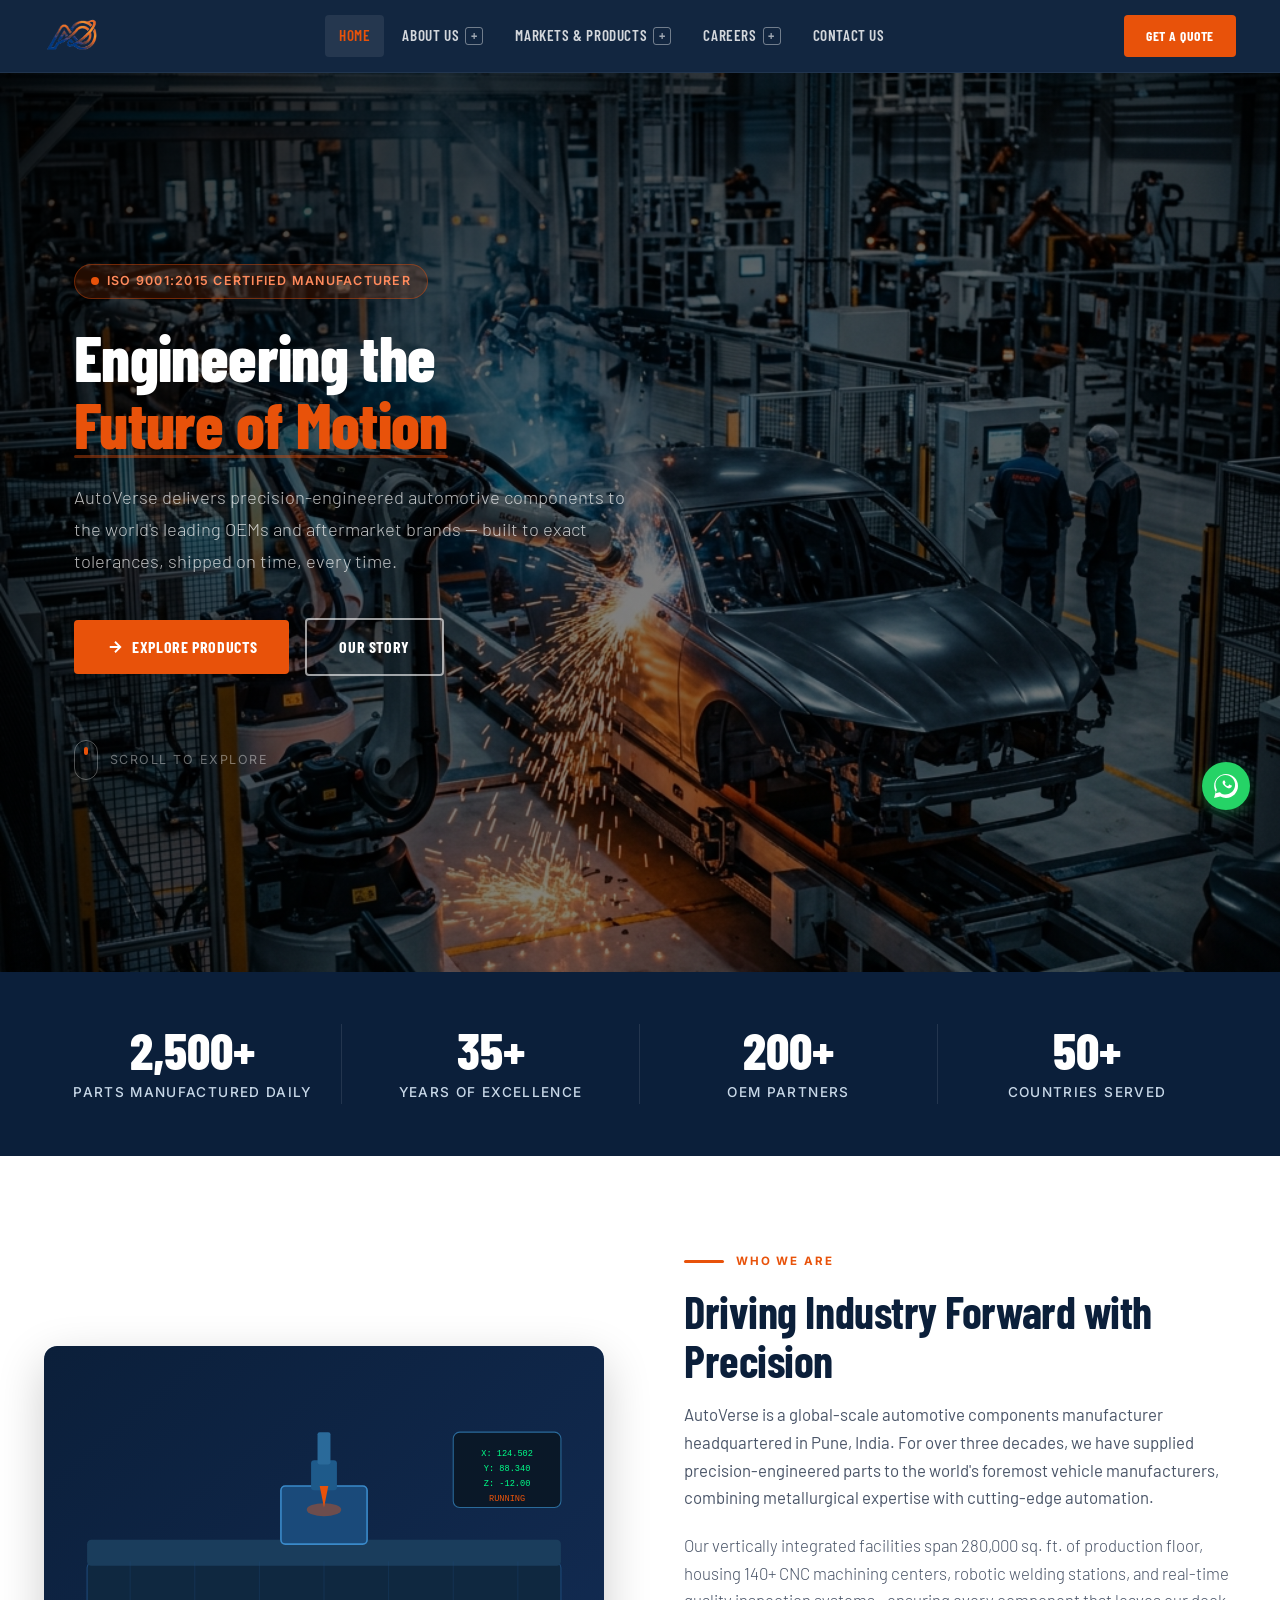
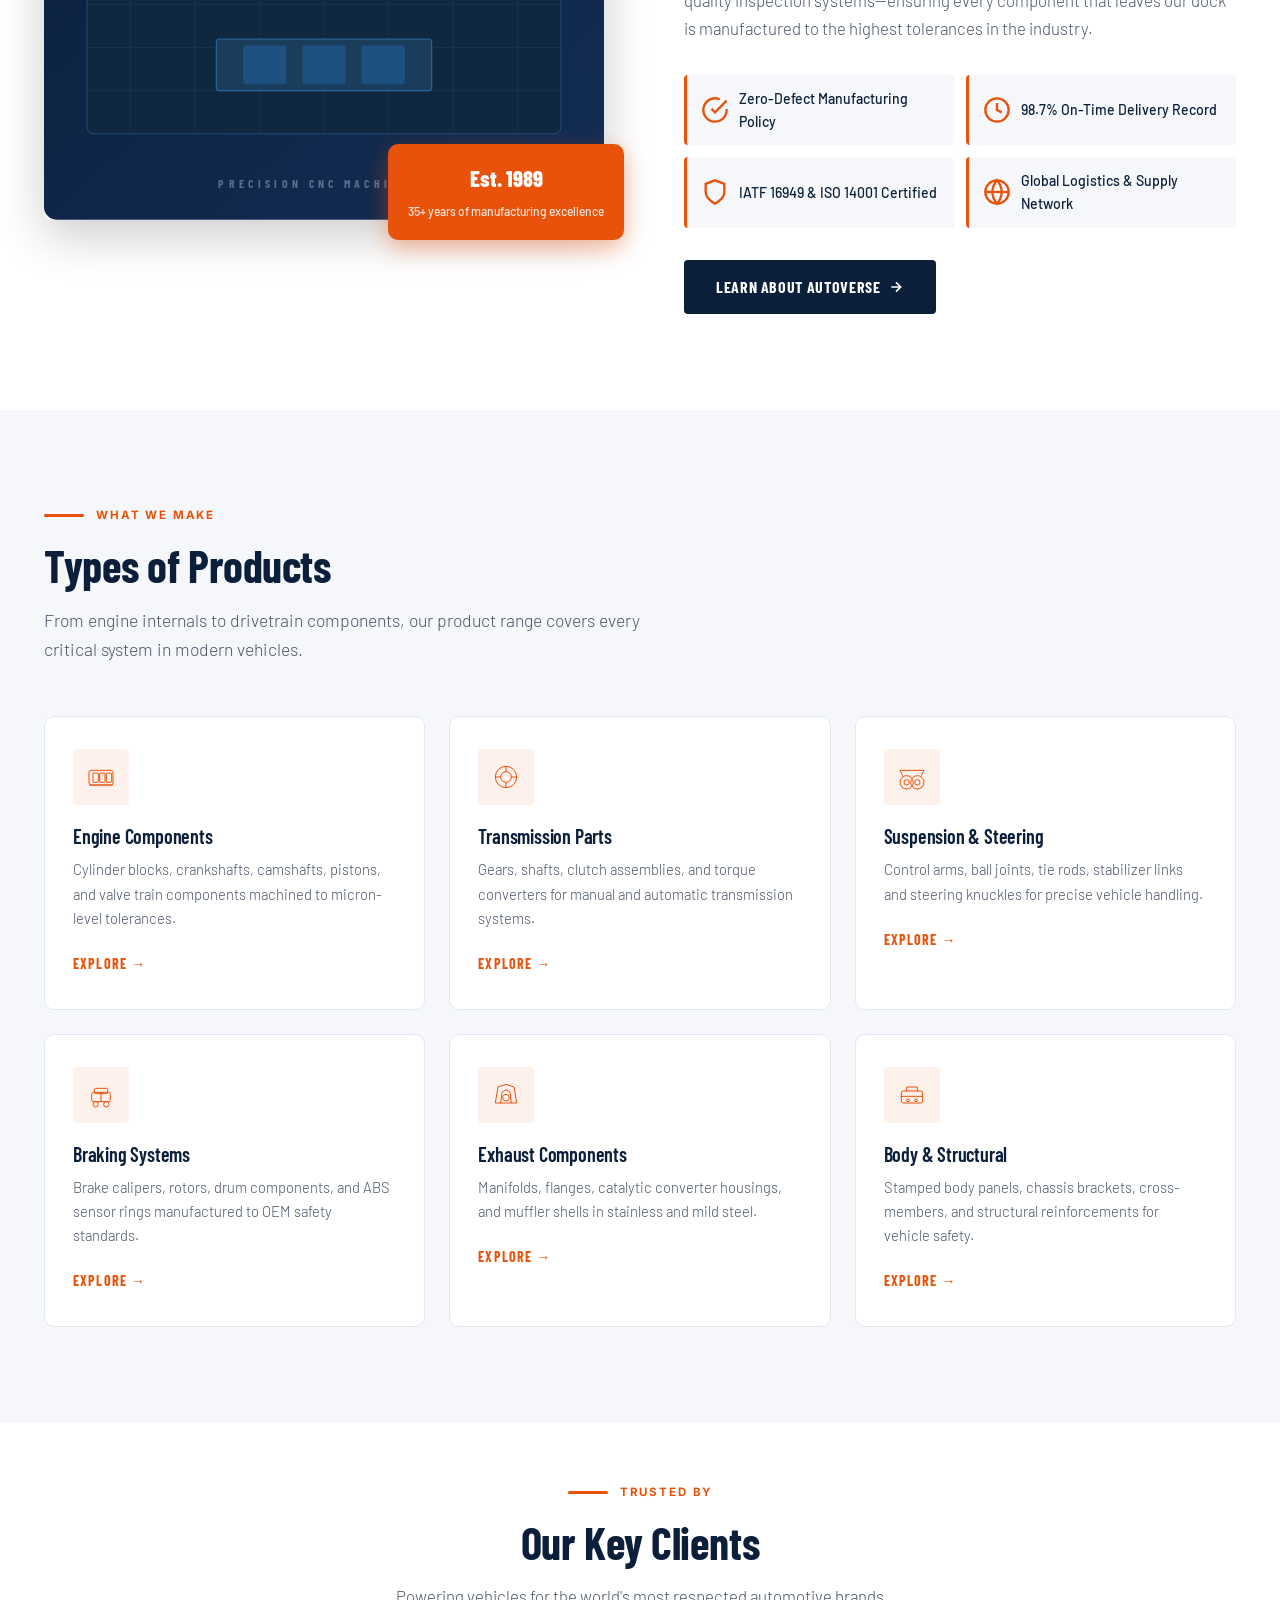
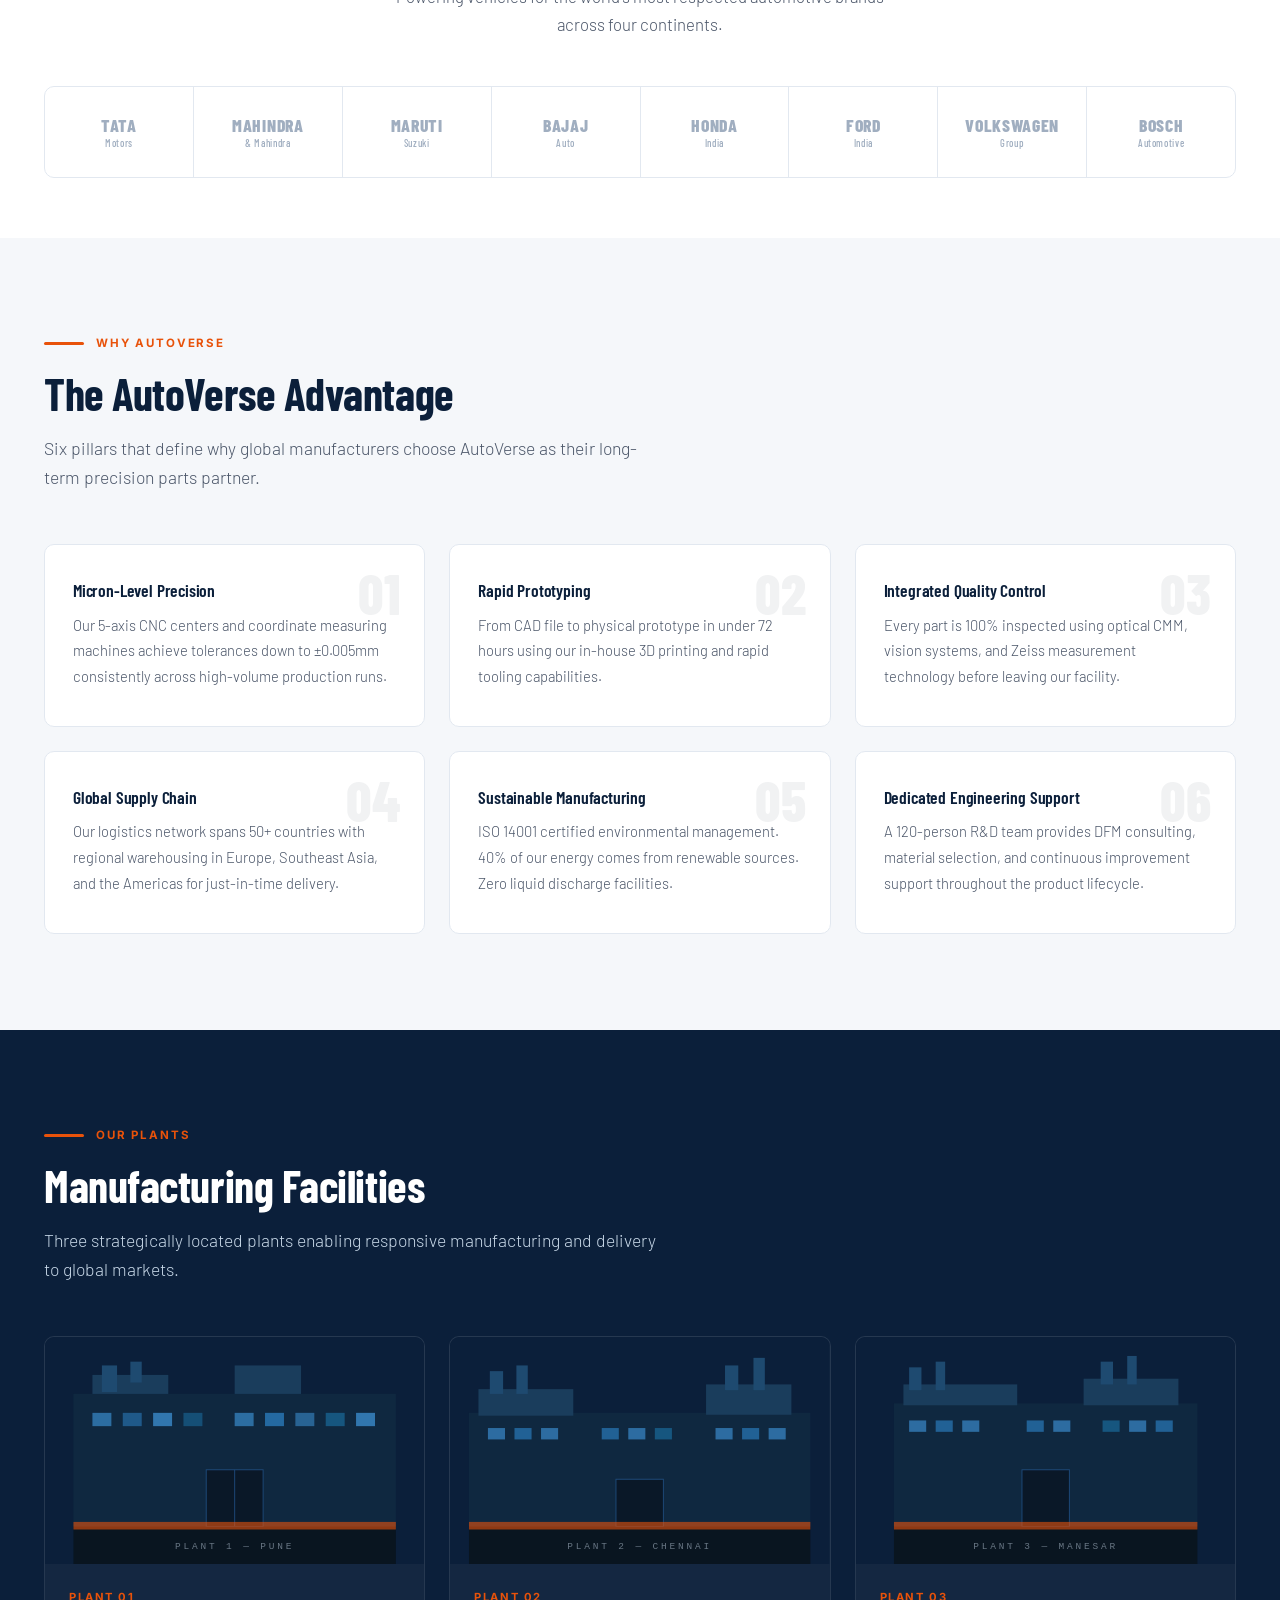
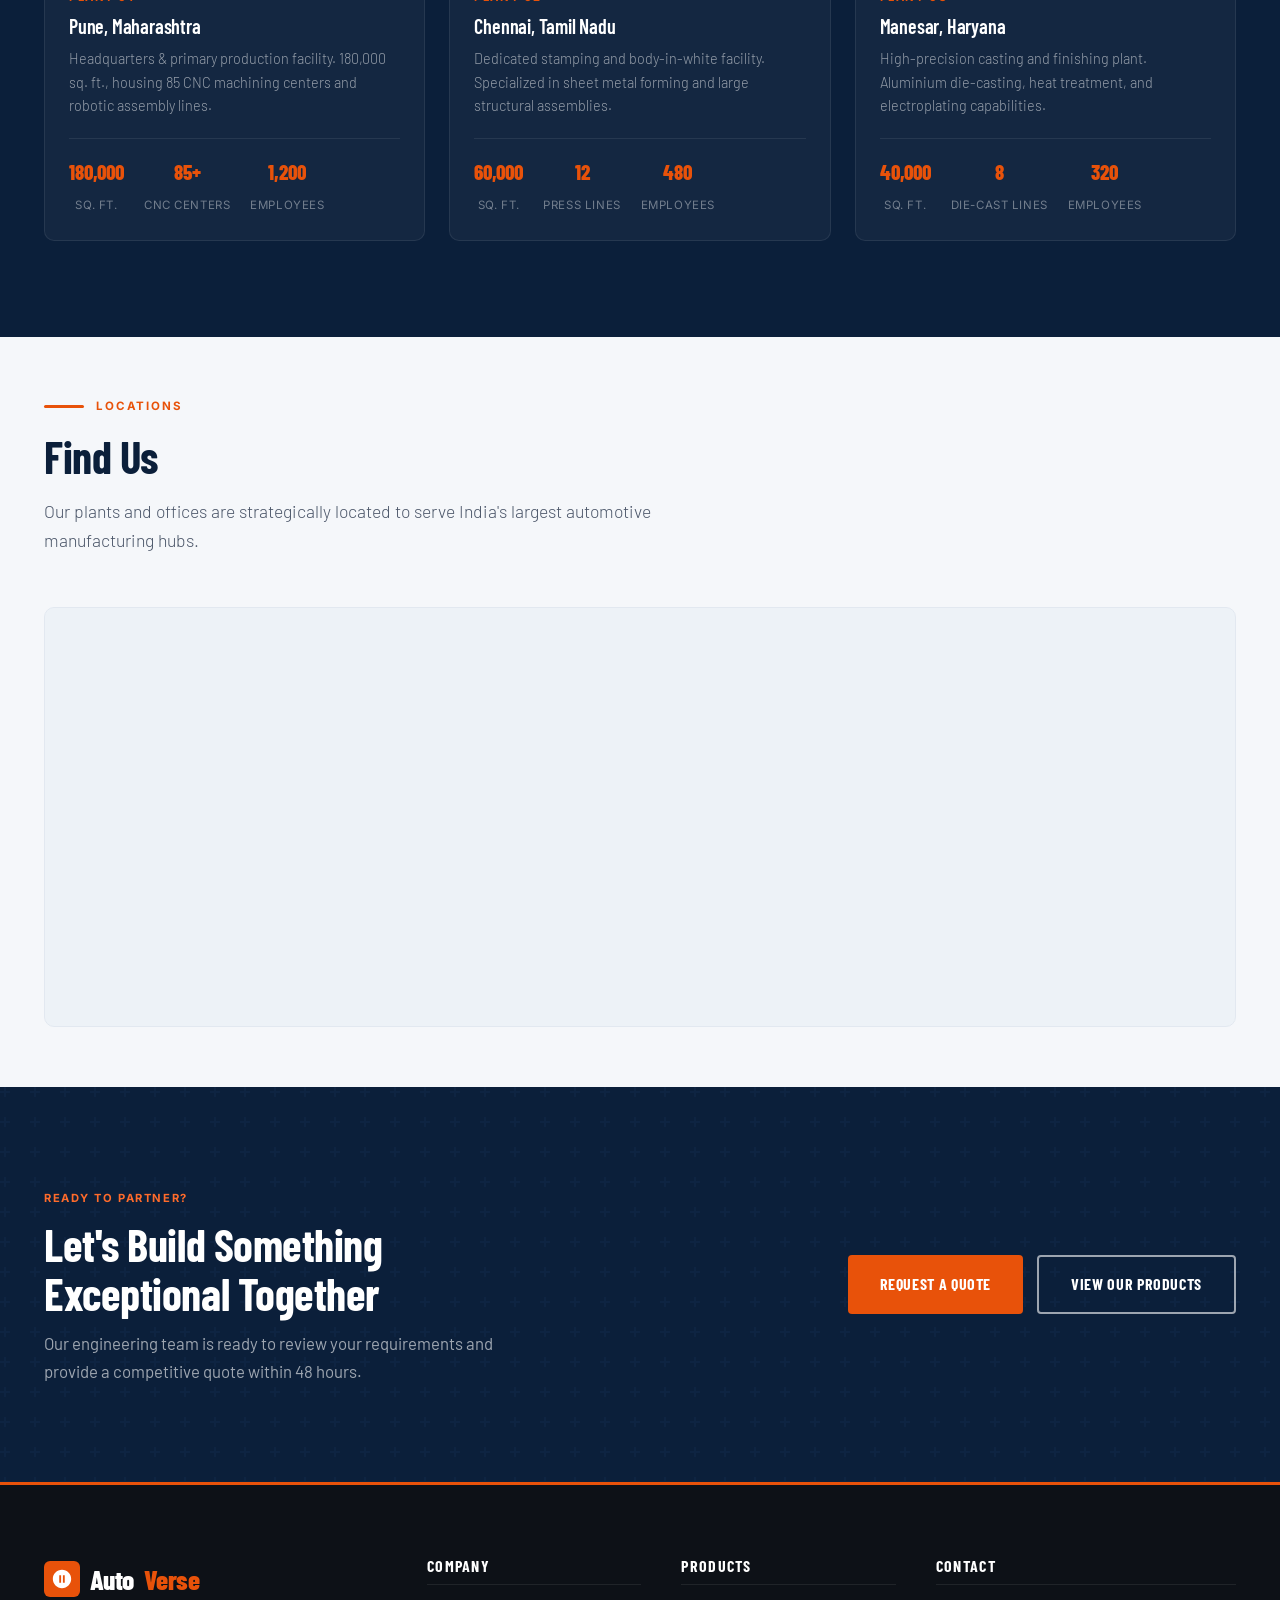
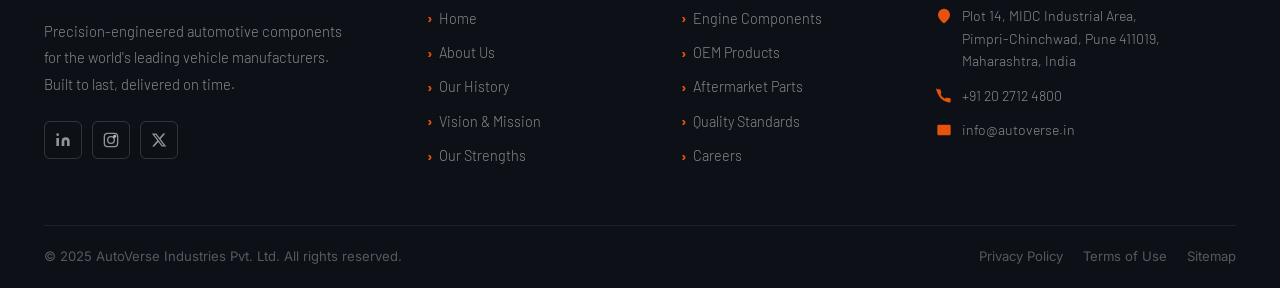
==== index.html @ 6f2ea9f7 "first commit" ====
<!DOCTYPE html>
<html lang="en">

<head>
  <meta charset="UTF-8" />
  <meta name="viewport" content="width=device-width,initial-scale=1" />
  <title>AutoVerse — Precision Engineered Automotive Parts</title>
  <meta name="description"
    content="AutoVerse manufactures world-class automotive components for OEM and aftermarket applications. Quality. Precision. Performance." />
  <link rel="stylesheet" href="assets/css/style.css" />
  <link rel="stylesheet" href="assets/css/home.css" />
</head>

<body>

  <!-- ══ NAVBAR ══════════════════════════════════════════ -->
  <nav class="navbar">
    <div class="container nav-inner">
      <a href="index.html" class="nav-logo">
        <img src="assets/images/logo.png" alt="AutoVerse" class="nav-logo-img" />
      </a>

      <ul class="nav-links">
        <li class="nav-item">
          <a class="nav-link" href="index.html" data-page="index.html">Home</a>
        </li>
        <li class="nav-item">
          <a class="nav-link" href="about.html" data-page="about.html">
            About Us <span class="nav-plus">+</span>
          </a>
          <div class="nav-dropdown">
            <a href="about.html#history">Company History</a>
            <a href="about.html#vision">Our Vision</a>
            <a href="about.html#strengths">Our Strengths</a>
          </div>
        </li>
        <li class="nav-item">
          <a class="nav-link" href="markets.html" data-page="markets.html">
            Markets &amp; Products <span class="nav-plus">+</span>
          </a>
          <div class="nav-dropdown">
            <a href="markets.html#markets">Markets We Serve</a>
            <a href="markets.html#components">Automotive Components</a>
            <a href="markets.html#oem">OEM Products</a>
            <a href="markets.html#aftermarket">Aftermarket Products</a>
            <a href="markets.html#quality">Quality Standards</a>
          </div>
        </li>
        <li class="nav-item">
          <a class="nav-link" href="careers.html" data-page="careers.html">
            Careers <span class="nav-plus">+</span>
          </a>
          <div class="nav-dropdown">
            <a href="careers.html#why">Why Choose Us</a>
            <a href="careers.html#benefits">Employee Benefits</a>
            <a href="careers.html#learning">Learning &amp; Development</a>
            <a href="careers.html#opportunities">Current Opportunities</a>
            <a href="careers.html#culture">Company Culture</a>
          </div>
        </li>
        <li class="nav-item">
          <a class="nav-link" href="contact.html" data-page="contact.html">Contact Us</a>
        </li>
      </ul>

      <div class="nav-cta">
        <a href="contact.html" class="btn btn-primary" style="padding:10px 22px;font-size:.85rem;">Get a Quote</a>
      </div>

      <div class="hamburger" id="hamburger" aria-label="Menu">
        <span></span><span></span><span></span>
      </div>
    </div>
  </nav>

  <!-- Mobile Nav -->
  <div class="nav-mobile" id="navMobile">
    <div class="nav-mobile-item">
      <a class="nav-mobile-link" href="index.html">Home</a>
    </div>
    <div class="nav-mobile-item">
      <div class="nav-mobile-link" data-toggle="about">About Us <span class="nav-mobile-plus">+</span></div>
      <div class="nav-mobile-sub">
        <a href="about.html#history">Company History</a>
        <a href="about.html#vision">Our Vision</a>
        <a href="about.html#strengths">Our Strengths</a>
      </div>
    </div>
    <div class="nav-mobile-item">
      <div class="nav-mobile-link" data-toggle="markets">Markets &amp; Products <span class="nav-mobile-plus">+</span>
      </div>
      <div class="nav-mobile-sub">
        <a href="markets.html#markets">Markets We Serve</a>
        <a href="markets.html#components">Automotive Components</a>
        <a href="markets.html#oem">OEM Products</a>
        <a href="markets.html#aftermarket">Aftermarket Products</a>
      </div>
    </div>
    <div class="nav-mobile-item">
      <div class="nav-mobile-link" data-toggle="careers">Careers <span class="nav-mobile-plus">+</span></div>
      <div class="nav-mobile-sub">
        <a href="careers.html#why">Why Choose Us</a>
        <a href="careers.html#benefits">Benefits</a>
        <a href="careers.html#opportunities">Opportunities</a>
      </div>
    </div>
    <div class="nav-mobile-item">
      <a class="nav-mobile-link" href="contact.html">Contact Us</a>
    </div>
    <a href="contact.html" class="btn btn-primary" style="margin-top:24px;">Get a Quote</a>
  </div>

  <!-- ══ HERO ══════════════════════════════════════════════ -->
  <section class="hero" id="hero">

    <div class="hero-overlay"></div>

    <div class="container hero-content">
      <div class="hero-badge anim-fade">
        <span class="dot"></span> ISO 9001:2015 Certified Manufacturer
      </div>
      <h1 class="hero-title anim-up delay-1">
        Engineering the<br>
        <em>Future of Motion</em>
      </h1>
      <p class="hero-sub anim-up delay-2">
        AutoVerse delivers precision-engineered automotive components to the world's leading OEMs and aftermarket brands
        — built to exact tolerances, shipped on time, every time.
      </p>
      <div class="hero-actions anim-up delay-3">
        <a href="markets.html" class="btn btn-primary">
          <svg width="18" height="18" viewBox="0 0 24 24" fill="none" stroke="currentColor" stroke-width="2.5">
            <path d="M5 12h14M12 5l7 7-7 7" />
          </svg>
          Explore Products
        </a>
        <a href="about.html" class="btn btn-outline">Our Story</a>
      </div>
      <div class="hero-scroll anim-fade delay-5">
        <div class="scroll-indicator">
          <div class="scroll-dot"></div>
        </div>
        <span>Scroll to explore</span>
      </div>
    </div>

    <!-- Factory Image Showcase -->
    <div class="hero-showcase">
      <div class="showcase-slide" style="background-image: url('assets/images/factory_assembly.png');"></div>
      <div class="showcase-slide" style="background-image: url('assets/images/cnc_machining.png');"></div>
      <div class="showcase-slide" style="background-image: url('assets/images/quality_control.png');"></div>
      <div class="showcase-overlay"></div>
    </div>
  </section>

  <!-- ══ STATS ══════════════════════════════════════════════ -->
  <div class="stats-strip">
    <div class="container">
      <div class="stats-grid">
        <div class="stat-cell anim-fade delay-1">
          <div class="stat-num"><span data-count="2500" data-suffix="+">0</span></div>
          <div class="stat-label">Parts Manufactured Daily</div>
        </div>
        <div class="stat-cell anim-fade delay-2">
          <div class="stat-num"><span data-count="35" data-suffix="+">0</span></div>
          <div class="stat-label">Years of Excellence</div>
        </div>
        <div class="stat-cell anim-fade delay-3">
          <div class="stat-num"><span data-count="200" data-suffix="+">0</span></div>
          <div class="stat-label">OEM Partners</div>
        </div>
        <div class="stat-cell anim-fade delay-4">
          <div class="stat-num"><span data-count="50" data-suffix="+">0</span></div>
          <div class="stat-label">Countries Served</div>
        </div>
      </div>
    </div>
  </div>

  <!-- ══ INTRO ══════════════════════════════════════════════ -->
  <section class="section intro-section">
    <div class="container intro-grid">
      <div class="intro-visual anim-left">
        <div class="intro-img-main">
          <svg viewBox="0 0 520 440" xmlns="http://www.w3.org/2000/svg">
            <defs>
              <linearGradient id="introbg" x1="0%" y1="0%" x2="100%" y2="100%">
                <stop offset="0%" stop-color="#0B1F3A" />
                <stop offset="100%" stop-color="#132d56" />
              </linearGradient>
            </defs>
            <rect width="520" height="440" fill="url(#introbg)" rx="12" />
            <!-- CNC machine illustration -->
            <rect x="40" y="200" width="440" height="160" rx="6" fill="#0F2840" stroke="#1E4A7A" stroke-width="1" />
            <rect x="40" y="180" width="440" height="24" rx="4" fill="#1A3D5C" />
            <!-- Tool path grid -->
            <g stroke="#1E4A7A" stroke-width="0.6" opacity="0.5">
              <line x1="80" y1="200" x2="80" y2="360" />
              <line x1="140" y1="200" x2="140" y2="360" />
              <line x1="200" y1="200" x2="200" y2="360" />
              <line x1="260" y1="200" x2="260" y2="360" />
              <line x1="320" y1="200" x2="320" y2="360" />
              <line x1="380" y1="200" x2="380" y2="360" />
              <line x1="440" y1="200" x2="440" y2="360" />
              <line x1="40" y1="240" x2="480" y2="240" />
              <line x1="40" y1="280" x2="480" y2="280" />
              <line x1="40" y1="320" x2="480" y2="320" />
            </g>
            <!-- Spindle/tool head -->
            <rect x="220" y="130" width="80" height="54" rx="4" fill="#1A4A7A" stroke="#3A8ACA" stroke-width="1.5" />
            <rect x="248" y="106" width="24" height="28" rx="3" fill="#1E5A8A" />
            <rect x="254" y="80" width="12" height="30" rx="2" fill="#2A6A9A" />
            <!-- Cutting tool tip -->
            <polygon points="256,130 264,130 260,150" fill="#E8520A" />
            <!-- Orange glow under tool -->
            <ellipse cx="260" cy="152" rx="16" ry="6" fill="#E8520A" opacity="0.4" />
            <!-- Part being machined -->
            <rect x="160" y="272" width="200" height="48" rx="3" fill="#1A3D5C" stroke="#2A6A9A" stroke-width="1" />
            <rect x="185" y="278" width="40" height="36" rx="2" fill="#1E5080" />
            <rect x="240" y="278" width="40" height="36" rx="2" fill="#1E5080" />
            <rect x="295" y="278" width="40" height="36" rx="2" fill="#1E5080" />
            <!-- Screen display -->
            <rect x="380" y="80" width="100" height="70" rx="6" fill="#0A1828" stroke="#2A6A9A" stroke-width="1" />
            <text x="430" y="102" text-anchor="middle" fill="#00FF88" font-family="monospace" font-size="8">X:
              124.502</text>
            <text x="430" y="116" text-anchor="middle" fill="#00FF88" font-family="monospace" font-size="8">Y:
              88.340</text>
            <text x="430" y="130" text-anchor="middle" fill="#00FF88" font-family="monospace" font-size="8">Z:
              -12.00</text>
            <text x="430" y="144" text-anchor="middle" fill="#E8520A" font-family="monospace"
              font-size="8">RUNNING</text>
            <!-- Title overlay -->
            <text x="260" y="410" text-anchor="middle" fill="rgba(200,216,232,0.4)"
              font-family="Barlow Condensed,sans-serif" font-size="11" letter-spacing="4" font-weight="700">PRECISION
              CNC MACHINING</text>
          </svg>
        </div>
        <div class="intro-badge">
          <strong>Est. 1989</strong>
          <span>35+ years of manufacturing excellence</span>
        </div>
      </div>

      <div class="intro-text">
        <div class="section-line"><span>Who We Are</span></div>
        <h2 class="section-title anim-up">Driving Industry Forward with Precision</h2>
        <p class="anim-up delay-1" style="color:var(--slate);margin-bottom:20px;">
          AutoVerse is a global-scale automotive components manufacturer headquartered in Pune, India. For over three
          decades, we have supplied precision-engineered parts to the world's foremost vehicle manufacturers, combining
          metallurgical expertise with cutting-edge automation.
        </p>
        <p class="anim-up delay-2" style="color:var(--slate);margin-bottom:32px;font-weight:300;">
          Our vertically integrated facilities span 280,000 sq. ft. of production floor, housing 140+ CNC machining
          centers, robotic welding stations, and real-time quality inspection systems—ensuring every component that
          leaves our dock is manufactured to the highest tolerances in the industry.
        </p>
        <div class="intro-bullets anim-up delay-3">
          <div class="intro-bullet">
            <div class="bullet-icon">
              <svg viewBox="0 0 24 24" fill="none" stroke="currentColor" stroke-width="2">
                <path d="M22 11.08V12a10 10 0 11-5.93-9.14" />
                <polyline points="22 4 12 14.01 9 11.01" />
              </svg>
            </div>
            <span>Zero-Defect Manufacturing Policy</span>
          </div>
          <div class="intro-bullet">
            <div class="bullet-icon">
              <svg viewBox="0 0 24 24" fill="none" stroke="currentColor" stroke-width="2">
                <circle cx="12" cy="12" r="10" />
                <polyline points="12 6 12 12 16 14" />
              </svg>
            </div>
            <span>98.7% On-Time Delivery Record</span>
          </div>
          <div class="intro-bullet">
            <div class="bullet-icon">
              <svg viewBox="0 0 24 24" fill="none" stroke="currentColor" stroke-width="2">
                <path d="M12 22s8-4 8-10V5l-8-3-8 3v7c0 6 8 10 8 10z" />
              </svg>
            </div>
            <span>IATF 16949 &amp; ISO 14001 Certified</span>
          </div>
          <div class="intro-bullet">
            <div class="bullet-icon">
              <svg viewBox="0 0 24 24" fill="none" stroke="currentColor" stroke-width="2">
                <circle cx="12" cy="12" r="10" />
                <line x1="2" y1="12" x2="22" y2="12" />
                <path d="M12 2a15.3 15.3 0 014 10 15.3 15.3 0 01-4 10 15.3 15.3 0 01-4-10 15.3 15.3 0 014-10z" />
              </svg>
            </div>
            <span>Global Logistics &amp; Supply Network</span>
          </div>
        </div>
        <a href="about.html" class="btn btn-dark anim-up delay-4" style="margin-top:32px;">
          Learn About AutoVerse
          <svg width="16" height="16" viewBox="0 0 24 24" fill="none" stroke="currentColor" stroke-width="2.5">
            <path d="M5 12h14M12 5l7 7-7 7" />
          </svg>
        </a>
      </div>
    </div>
  </section>

  <!-- ══ PRODUCTS ══════════════════════════════════════════ -->
  <section class="section products-section" id="products">
    <div class="container">
      <div class="section-line"><span>What We Make</span></div>
      <h2 class="section-title anim-up">Types of Products</h2>
      <p class="section-sub anim-up delay-1">From engine internals to drivetrain components, our product range covers
        every critical system in modern vehicles.</p>

      <div class="products-grid">
        <div class="product-card anim-up delay-1">
          <div class="product-icon">
            <svg viewBox="0 0 48 48" fill="none" stroke="currentColor" stroke-width="1.5">
              <rect x="6" y="14" width="36" height="22" rx="3" />
              <rect x="12" y="18" width="8" height="14" rx="1" />
              <rect x="22" y="18" width="8" height="14" rx="1" />
              <rect x="32" y="18" width="8" height="14" rx="1" />
              <line x1="6" y1="36" x2="42" y2="36" />
            </svg>
          </div>
          <h4>Engine Components</h4>
          <p>Cylinder blocks, crankshafts, camshafts, pistons, and valve train components machined to micron-level
            tolerances.</p>
          <a href="markets.html" class="product-link">Explore <span>→</span></a>
        </div>
        <div class="product-card anim-up delay-2">
          <div class="product-icon">
            <svg viewBox="0 0 48 48" fill="none" stroke="currentColor" stroke-width="1.5">
              <circle cx="24" cy="24" r="16" />
              <circle cx="24" cy="24" r="8" />
              <line x1="24" y1="8" x2="24" y2="16" />
              <line x1="24" y1="32" x2="24" y2="40" />
              <line x1="8" y1="24" x2="16" y2="24" />
              <line x1="32" y1="24" x2="40" y2="24" />
            </svg>
          </div>
          <h4>Transmission Parts</h4>
          <p>Gears, shafts, clutch assemblies, and torque converters for manual and automatic transmission systems.</p>
          <a href="markets.html" class="product-link">Explore <span>→</span></a>
        </div>
        <div class="product-card anim-up delay-3">
          <div class="product-icon">
            <svg viewBox="0 0 48 48" fill="none" stroke="currentColor" stroke-width="1.5">
              <circle cx="16" cy="32" r="10" />
              <circle cx="32" cy="32" r="10" />
              <circle cx="16" cy="32" r="4" />
              <circle cx="32" cy="32" r="4" />
              <path d="M10 22L6 14h36l-4 8" />
            </svg>
          </div>
          <h4>Suspension &amp; Steering</h4>
          <p>Control arms, ball joints, tie rods, stabilizer links and steering knuckles for precise vehicle handling.
          </p>
          <a href="markets.html" class="product-link">Explore <span>→</span></a>
        </div>
        <div class="product-card anim-up delay-4">
          <div class="product-icon">
            <svg viewBox="0 0 48 48" fill="none" stroke="currentColor" stroke-width="1.5">
              <rect x="10" y="20" width="28" height="14" rx="3" />
              <rect x="14" y="14" width="20" height="8" rx="2" />
              <circle cx="16" cy="38" r="4" />
              <circle cx="32" cy="38" r="4" />
              <line x1="24" y1="20" x2="24" y2="34" />
            </svg>
          </div>
          <h4>Braking Systems</h4>
          <p>Brake calipers, rotors, drum components, and ABS sensor rings manufactured to OEM safety standards.</p>
          <a href="markets.html" class="product-link">Explore <span>→</span></a>
        </div>
        <div class="product-card anim-up delay-2">
          <div class="product-icon">
            <svg viewBox="0 0 48 48" fill="none" stroke="currentColor" stroke-width="1.5">
              <path d="M8 36 L12 12 L24 8 L36 12 L40 36 Z" />
              <path d="M16 36 L18 20 L24 16 L30 20 L32 36" />
              <circle cx="24" cy="28" r="5" />
            </svg>
          </div>
          <h4>Exhaust Components</h4>
          <p>Manifolds, flanges, catalytic converter housings, and muffler shells in stainless and mild steel.</p>
          <a href="markets.html" class="product-link">Explore <span>→</span></a>
        </div>
        <div class="product-card anim-up delay-3">
          <div class="product-icon">
            <svg viewBox="0 0 48 48" fill="none" stroke="currentColor" stroke-width="1.5">
              <rect x="8" y="18" width="32" height="18" rx="3" />
              <path d="M16 18 L16 12 L32 12 L32 18" />
              <line x1="8" y1="26" x2="40" y2="26" />
              <circle cx="18" cy="32" r="2" />
              <circle cx="30" cy="32" r="2" />
            </svg>
          </div>
          <h4>Body &amp; Structural</h4>
          <p>Stamped body panels, chassis brackets, cross-members, and structural reinforcements for vehicle safety.</p>
          <a href="markets.html" class="product-link">Explore <span>→</span></a>
        </div>
      </div>
    </div>
  </section>

  <!-- ══ CLIENTS ══════════════════════════════════════════ -->
  <section class="section-sm clients-section">
    <div class="container">
      <div class="section-line" style="justify-content:center;"><span>Trusted By</span></div>
      <h2 class="section-title anim-up" style="text-align:center;">Our Key Clients</h2>
      <p style="text-align:center;color:var(--slate);max-width:500px;margin:0 auto 48px;font-weight:300;"
        class="anim-up delay-1">Powering vehicles for the world's most respected automotive brands across four
        continents.</p>

      <div class="clients-row anim-fade delay-2">
        <div class="client-logo">TATA<br><small>Motors</small></div>
        <div class="client-logo">MAHINDRA<br><small>&amp; Mahindra</small></div>
        <div class="client-logo">MARUTI<br><small>Suzuki</small></div>
        <div class="client-logo">BAJAJ<br><small>Auto</small></div>
        <div class="client-logo">HONDA<br><small>India</small></div>
        <div class="client-logo">FORD<br><small>India</small></div>
        <div class="client-logo">VOLKSWAGEN<br><small>Group</small></div>
        <div class="client-logo">BOSCH<br><small>Automotive</small></div>
      </div>
    </div>
  </section>

  <!-- ══ WHY CHOOSE US ═════════════════════════════════════ -->
  <section class="section why-section">
    <div class="container">
      <div class="section-line"><span>Why AutoVerse</span></div>
      <h2 class="section-title anim-up">The AutoVerse Advantage</h2>
      <p class="section-sub anim-up delay-1">Six pillars that define why global manufacturers choose AutoVerse as their
        long-term precision parts partner.</p>

      <div class="why-grid">
        <div class="why-card anim-up delay-1">
          <div class="why-num">01</div>
          <h4>Micron-Level Precision</h4>
          <p>Our 5-axis CNC centers and coordinate measuring machines achieve tolerances down to ±0.005mm consistently
            across high-volume production runs.</p>
        </div>
        <div class="why-card anim-up delay-2">
          <div class="why-num">02</div>
          <h4>Rapid Prototyping</h4>
          <p>From CAD file to physical prototype in under 72 hours using our in-house 3D printing and rapid tooling
            capabilities.</p>
        </div>
        <div class="why-card anim-up delay-3">
          <div class="why-num">03</div>
          <h4>Integrated Quality Control</h4>
          <p>Every part is 100% inspected using optical CMM, vision systems, and Zeiss measurement technology before
            leaving our facility.</p>
        </div>
        <div class="why-card anim-up delay-2">
          <div class="why-num">04</div>
          <h4>Global Supply Chain</h4>
          <p>Our logistics network spans 50+ countries with regional warehousing in Europe, Southeast Asia, and the
            Americas for just-in-time delivery.</p>
        </div>
        <div class="why-card anim-up delay-3">
          <div class="why-num">05</div>
          <h4>Sustainable Manufacturing</h4>
          <p>ISO 14001 certified environmental management. 40% of our energy comes from renewable sources. Zero liquid
            discharge facilities.</p>
        </div>
        <div class="why-card anim-up delay-4">
          <div class="why-num">06</div>
          <h4>Dedicated Engineering Support</h4>
          <p>A 120-person R&amp;D team provides DFM consulting, material selection, and continuous improvement support
            throughout the product lifecycle.</p>
        </div>
      </div>
    </div>
  </section>

  <!-- ══ FACILITIES ════════════════════════════════════════ -->
  <section class="section facilities-section">
    <div class="container">
      <div class="section-line"><span>Our Plants</span></div>
      <h2 class="section-title anim-up">Manufacturing Facilities</h2>
      <p class="section-sub anim-up delay-1">Three strategically located plants enabling responsive manufacturing and
        delivery to global markets.</p>

      <div class="facilities-grid">
        <div class="facility-card anim-up delay-1">
          <div class="facility-img">
            <svg viewBox="0 0 400 240" xmlns="http://www.w3.org/2000/svg">
              <rect width="400" height="240" fill="#0B1F3A" />
              <rect x="30" y="60" width="340" height="140" fill="#0F2840" />
              <!-- Factory details -->
              <rect x="50" y="40" width="80" height="20" fill="#1A3D5C" />
              <rect x="200" y="30" width="70" height="30" fill="#1A3D5C" />
              <rect x="60" y="30" width="16" height="28" fill="#1E4A70" />
              <rect x="90" y="26" width="12" height="22" fill="#1E4A70" />
              <!-- Windows -->
              <rect x="50" y="80" width="20" height="14" fill="#3A8ACA" opacity="0.7" />
              <rect x="82" y="80" width="20" height="14" fill="#2A7ABA" opacity="0.6" />
              <rect x="114" y="80" width="20" height="14" fill="#3A8ACA" opacity="0.8" />
              <rect x="146" y="80" width="20" height="14" fill="#1A6A9A" opacity="0.6" />
              <rect x="200" y="80" width="20" height="14" fill="#3A8ACA" opacity="0.7" />
              <rect x="232" y="80" width="20" height="14" fill="#2A7ABA" opacity="0.8" />
              <rect x="264" y="80" width="20" height="14" fill="#3A8ACA" opacity="0.6" />
              <rect x="296" y="80" width="20" height="14" fill="#1A6A9A" opacity="0.7" />
              <rect x="328" y="80" width="20" height="14" fill="#3A8ACA" opacity="0.8" />
              <!-- Large door -->
              <rect x="170" y="140" width="60" height="60" fill="#0A1828" stroke="#1E4A7A" stroke-width="1" />
              <line x1="200" y1="140" x2="200" y2="200" stroke="#1E4A7A" stroke-width="1" />
              <!-- Foreground -->
              <rect x="30" y="200" width="340" height="40" fill="#091520" />
              <rect x="30" y="195" width="340" height="8" fill="#E8520A" opacity="0.6" />
              <text x="200" y="224" text-anchor="middle" fill="rgba(200,216,232,0.5)" font-family="monospace"
                font-size="10" letter-spacing="3">PLANT 1 — PUNE</text>
            </svg>
          </div>
          <div class="facility-body">
            <div class="facility-tag">Plant 01</div>
            <h4>Pune, Maharashtra</h4>
            <p>Headquarters &amp; primary production facility. 180,000 sq. ft., housing 85 CNC machining centers and
              robotic assembly lines.</p>
            <div class="facility-stats">
              <div><strong>180,000</strong><span>Sq. Ft.</span></div>
              <div><strong>85+</strong><span>CNC Centers</span></div>
              <div><strong>1,200</strong><span>Employees</span></div>
            </div>
          </div>
        </div>

        <div class="facility-card anim-up delay-2">
          <div class="facility-img">
            <svg viewBox="0 0 400 240" xmlns="http://www.w3.org/2000/svg">
              <rect width="400" height="240" fill="#0B1F3A" />
              <rect x="20" y="80" width="360" height="120" fill="#0F2840" />
              <rect x="30" y="55" width="100" height="28" fill="#1A3D5C" />
              <rect x="270" y="50" width="90" height="32" fill="#1A3D5C" />
              <rect x="42" y="36" width="14" height="24" fill="#1E4A70" />
              <rect x="70" y="30" width="12" height="30" fill="#1E4A70" />
              <rect x="290" y="30" width="14" height="26" fill="#1E4A70" />
              <rect x="320" y="22" width="12" height="34" fill="#1E4A70" />
              <!-- Windows -->
              <g opacity="0.7">
                <rect x="40" y="96" width="18" height="12" fill="#3A8ACA" />
                <rect x="68" y="96" width="18" height="12" fill="#2A7ABA" />
                <rect x="96" y="96" width="18" height="12" fill="#3A8ACA" />
                <rect x="160" y="96" width="18" height="12" fill="#2A7ABA" />
                <rect x="188" y="96" width="18" height="12" fill="#3A8ACA" />
                <rect x="216" y="96" width="18" height="12" fill="#1A6A9A" />
                <rect x="280" y="96" width="18" height="12" fill="#3A8ACA" />
                <rect x="308" y="96" width="18" height="12" fill="#2A7ABA" />
                <rect x="336" y="96" width="18" height="12" fill="#3A8ACA" />
              </g>
              <rect x="175" y="150" width="50" height="50" fill="#0A1828" stroke="#1E4A7A" stroke-width="1" />
              <rect x="20" y="200" width="360" height="40" fill="#091520" />
              <rect x="20" y="195" width="360" height="8" fill="#E8520A" opacity="0.6" />
              <text x="200" y="224" text-anchor="middle" fill="rgba(200,216,232,0.5)" font-family="monospace"
                font-size="10" letter-spacing="3">PLANT 2 — CHENNAI</text>
            </svg>
          </div>
          <div class="facility-body">
            <div class="facility-tag">Plant 02</div>
            <h4>Chennai, Tamil Nadu</h4>
            <p>Dedicated stamping and body-in-white facility. Specialized in sheet metal forming and large structural
              assemblies.</p>
            <div class="facility-stats">
              <div><strong>60,000</strong><span>Sq. Ft.</span></div>
              <div><strong>12</strong><span>Press Lines</span></div>
              <div><strong>480</strong><span>Employees</span></div>
            </div>
          </div>
        </div>

        <div class="facility-card anim-up delay-3">
          <div class="facility-img">
            <svg viewBox="0 0 400 240" xmlns="http://www.w3.org/2000/svg">
              <rect width="400" height="240" fill="#0B1F3A" />
              <rect x="40" y="70" width="320" height="130" fill="#0F2840" />
              <rect x="50" y="50" width="120" height="22" fill="#1A3D5C" />
              <rect x="240" y="44" width="100" height="28" fill="#1A3D5C" />
              <rect x="56" y="32" width="13" height="24" fill="#1E4A70" />
              <rect x="84" y="26" width="10" height="30" fill="#1E4A70" />
              <rect x="258" y="26" width="13" height="24" fill="#1E4A70" />
              <rect x="286" y="20" width="10" height="30" fill="#1E4A70" />
              <!-- Windows -->
              <g opacity="0.7">
                <rect x="56" y="88" width="18" height="12" fill="#3A8ACA" />
                <rect x="84" y="88" width="18" height="12" fill="#2A7ABA" />
                <rect x="112" y="88" width="18" height="12" fill="#3A8ACA" />
                <rect x="180" y="88" width="18" height="12" fill="#2A7ABA" />
                <rect x="208" y="88" width="18" height="12" fill="#3A8ACA" />
                <rect x="260" y="88" width="18" height="12" fill="#1A6A9A" />
                <rect x="288" y="88" width="18" height="12" fill="#3A8ACA" />
                <rect x="316" y="88" width="18" height="12" fill="#2A7ABA" />
              </g>
              <rect x="175" y="140" width="50" height="60" fill="#0A1828" stroke="#1E4A7A" stroke-width="1" />
              <rect x="40" y="200" width="320" height="40" fill="#091520" />
              <rect x="40" y="195" width="320" height="8" fill="#E8520A" opacity="0.6" />
              <text x="200" y="224" text-anchor="middle" fill="rgba(200,216,232,0.5)" font-family="monospace"
                font-size="10" letter-spacing="3">PLANT 3 — MANESAR</text>
            </svg>
          </div>
          <div class="facility-body">
            <div class="facility-tag">Plant 03</div>
            <h4>Manesar, Haryana</h4>
            <p>High-precision casting and finishing plant. Aluminium die-casting, heat treatment, and electroplating
              capabilities.</p>
            <div class="facility-stats">
              <div><strong>40,000</strong><span>Sq. Ft.</span></div>
              <div><strong>8</strong><span>Die-Cast Lines</span></div>
              <div><strong>320</strong><span>Employees</span></div>
            </div>
          </div>
        </div>
      </div>
    </div>
  </section>

  <!-- ══ MAP ════════════════════════════════════════════════ -->
  <section class="section-sm map-section">
    <div class="container">
      <div class="section-line"><span>Locations</span></div>
      <h2 class="section-title anim-up">Find Us</h2>
      <p class="section-sub anim-up delay-1">Our plants and offices are strategically located to serve India's largest
        automotive manufacturing hubs.</p>
      <div class="map-embed anim-fade delay-2">
        <iframe
          src="https://www.google.com/maps/embed?pb=!1m18!1m12!1m3!1d121058.93703447085!2d73.78056684277326!3d18.52436094565413!2m3!1f0!2f0!3f0!3m2!1i1024!2i768!4f13.1!3m3!1m2!1s0x3bc2bf2e67461101%3A0x828d43bf9d9ee343!2sPune%2C%20Maharashtra!5e0!3m2!1sen!2sin!4v1700000000000"
          allowfullscreen="" loading="lazy" referrerpolicy="no-referrer-when-downgrade">
        </iframe>
      </div>
    </div>
  </section>

  <!-- ══ CTA ════════════════════════════════════════════════ -->
  <section class="cta-section">
    <div class="cta-bg"></div>
    <div class="container cta-inner">
      <div class="cta-text anim-up">
        <span class="tag">Ready to Partner?</span>
        <h2>Let's Build Something<br>Exceptional Together</h2>
        <p>Our engineering team is ready to review your requirements and provide a competitive quote within 48 hours.
        </p>
      </div>
      <div class="cta-actions anim-up delay-2">
        <a href="contact.html" class="btn btn-primary">Request a Quote</a>
        <a href="markets.html" class="btn btn-outline">View Our Products</a>
      </div>
    </div>
  </section>

  <!-- ══ FOOTER ════════════════════════════════════════════ -->
  <footer class="footer">
    <div class="container">
      <div class="footer-top">
        <div class="footer-brand">
          <a href="index.html" class="nav-logo" style="margin-bottom:0;">
            <div class="nav-logo-icon">
              <svg viewBox="0 0 24 24">
                <path
                  d="M12 2C6.48 2 2 6.48 2 12s4.48 10 10 10 10-4.48 10-10S17.52 2 12 2zm-1 14H9V8h2v8zm4 0h-2V8h2v8z" />
              </svg>
            </div>
            Auto<span>Verse</span>
          </a>
          <p>Precision-engineered automotive components for the world's leading vehicle manufacturers. Built to last,
            delivered on time.</p>
          <div class="footer-socials">
            <a href="#" class="social-btn" aria-label="LinkedIn">
              <svg viewBox="0 0 24 24" width="16" height="16" fill="currentColor">
                <path d="M16 8a6 6 0 016 6v7h-4v-7a2 2 0 00-2-2 2 2 0 00-2 2v7h-4v-7a6 6 0 016-6zM2 9h4v12H2z" />
                <circle cx="4" cy="4" r="2" />
              </svg>
            </a>
            <a href="#" class="social-btn" aria-label="Instagram">
              <svg viewBox="0 0 24 24" width="16" height="16" fill="none" stroke="currentColor" stroke-width="2">
                <rect x="2" y="2" width="20" height="20" rx="5" />
                <circle cx="12" cy="12" r="5" />
                <circle cx="17.5" cy="6.5" r="1.5" fill="currentColor" />
              </svg>
            </a>
            <a href="#" class="social-btn" aria-label="Twitter/X">
              <svg viewBox="0 0 24 24" width="16" height="16" fill="currentColor">
                <path
                  d="M18.244 2.25h3.308l-7.227 8.26 8.502 11.24H16.17l-5.214-6.817L4.99 21.75H1.68l7.73-8.835L1.254 2.25H8.08l4.713 6.231zm-1.161 17.52h1.833L7.084 4.126H5.117z" />
              </svg>
            </a>
          </div>
        </div>

        <div class="footer-col">
          <h5>Company</h5>
          <ul>
            <li><a href="index.html">Home</a></li>
            <li><a href="about.html">About Us</a></li>
            <li><a href="about.html#history">Our History</a></li>
            <li><a href="about.html#vision">Vision &amp; Mission</a></li>
            <li><a href="about.html#strengths">Our Strengths</a></li>
          </ul>
        </div>

        <div class="footer-col">
          <h5>Products</h5>
          <ul>
            <li><a href="markets.html#components">Engine Components</a></li>
            <li><a href="markets.html#oem">OEM Products</a></li>
            <li><a href="markets.html#aftermarket">Aftermarket Parts</a></li>
            <li><a href="markets.html#quality">Quality Standards</a></li>
            <li><a href="careers.html">Careers</a></li>
          </ul>
        </div>

        <div class="footer-col">
          <h5>Contact</h5>
          <div class="footer-contact-item">
            <svg viewBox="0 0 24 24">
              <path d="M21 10c0 7-9 13-9 13s-9-6-9-13a9 9 0 0118 0z" />
              <circle cx="12" cy="10" r="3" />
            </svg>
            <span>Plot 14, MIDC Industrial Area,<br>Pimpri-Chinchwad, Pune 411019,<br>Maharashtra, India</span>
          </div>
          <div class="footer-contact-item">
            <svg viewBox="0 0 24 24">
              <path
                d="M22 16.92v3a2 2 0 01-2.18 2 19.79 19.79 0 01-8.63-3.07A19.5 19.5 0 013.07 9.5a19.79 19.79 0 01-3-8.59A2 2 0 012.18 2h3a2 2 0 012 1.72c.127.96.361 1.903.7 2.81a2 2 0 01-.45 2.11L6.91 9.91a16 16 0 006.29 6.29l1.27-1.27a2 2 0 012.11-.45c.907.339 1.85.573 2.81.7A2 2 0 0122 16.92z" />
            </svg>
            <span>+91 20 2712 4800</span>
          </div>
          <div class="footer-contact-item">
            <svg viewBox="0 0 24 24">
              <path d="M4 4h16c1.1 0 2 .9 2 2v12c0 1.1-.9 2-2 2H4c-1.1 0-2-.9-2-2V6c0-1.1.9-2 2-2z" />
              <polyline points="22,6 12,13 2,6" />
            </svg>
            <span>info@autoverse.in</span>
          </div>
        </div>
      </div>

      <div class="footer-bottom">
        <span class="footer-copy">© 2025 AutoVerse Industries Pvt. Ltd. All rights reserved.</span>
        <div class="footer-legal">
          <a href="#">Privacy Policy</a>
          <a href="#">Terms of Use</a>
          <a href="#">Sitemap</a>
        </div>
      </div>
    </div>
  </footer>

  <!-- WhatsApp Floating Button -->
  <a href="https://wa.me/912027124800" class="whatsapp-float" target="_blank" rel="noopener noreferrer" aria-label="Chat on WhatsApp">
    <svg width="24" height="24" viewBox="0 0 24 24" fill="currentColor">
      <path d="M.057 24l1.687-6.163c-1.041-1.804-1.588-3.849-1.587-5.946C.06 5.348 5.397.01 12.008.01c3.202.001 6.212 1.246 8.477 3.514 2.266 2.268 3.507 5.28 3.505 8.484-.004 6.657-5.34 11.997-11.953 11.997-2.005-.001-3.973-.502-5.724-1.458L0 24zm6.59-4.846c1.6.95 3.188 1.449 4.625 1.451 5.403.002 9.803-4.394 9.806-9.799.002-2.617-1.01-5.078-2.854-6.924C16.379 2.036 13.924 1.02 11.3 1.018c-5.41 0-9.81 4.403-9.813 9.806-.001 1.702.443 3.36 1.287 4.81l-.993 3.626 3.71-.973c1.428.777 2.894 1.173 4.156 1.173zm11.304-7.464c-.309-.155-1.829-.903-2.107-1.004-.278-.101-.48-.152-.68.152-.201.304-.777 1.004-.95 1.203-.174.199-.348.224-.658.07-1.12-.56-1.92-.932-2.684-2.233-.205-.352.205-.327.587-1.09.07-.152.035-.286-.017-.392-.052-.105-.48-1.159-.658-1.588-.173-.418-.363-.36-.48-.366-.123-.006-.264-.007-.404-.007s-.368.053-.56.264c-.192.211-.733.716-.733 1.745s.748 2.025.852 2.166c.105.14 1.472 2.248 3.567 3.15.498.215.888.344 1.192.441.502.159.959.137 1.32.083.403-.06 1.829-.747 2.086-1.467.257-.719.257-1.336.18-1.467-.076-.131-.278-.21-.588-.365z"/>
    </svg>
  </a>

  <!-- Back to Top Button -->
  <button id="backToTop" class="back-to-top" aria-label="Back to Top">
    <svg width="20" height="20" viewBox="0 0 24 24" fill="none" stroke="currentColor" stroke-width="3" stroke-linecap="round" stroke-linejoin="round">
      <polyline points="18 15 12 9 6 15"></polyline>
    </svg>
  </button>

  <script src="assets/js/main.js"></script>
</body>

</html>
---- assets/css/style.css ----
/* ====================================================
   AutoVerse — Shared Stylesheet
   Palette: Steel Navy #0B1F3A | Chrome #C8D8E8 | 
            Signal Orange #E8520A | Slate #4A5568 | 
            Off-white #F5F7FA | Dark Surface #0D1117
   ==================================================== */

@import url('https://fonts.googleapis.com/css2?family=Barlow:ital,wght@0,300;0,400;0,500;0,600;0,700;0,800;1,300&family=Barlow+Condensed:wght@400;500;600;700;800&family=Inter:wght@300;400;500;600&display=swap');

/* ─── Reset & Base ─── */
*, *::before, *::after { box-sizing: border-box; margin: 0; padding: 0; }

:root {
  --navy:    #0B1F3A;
  --navy-mid:#132d56;
  --chrome:  #C8D8E8;
  --orange:  #E8520A;
  --orange-light: #FF6B2B;
  --slate:   #4A5568;
  --offwhite:#F5F7FA;
  --white:   #FFFFFF;
  --dark:    #0D1117;
  --gray-100:#EDF2F7;
  --gray-200:#E2E8F0;
  --gray-400:#A0AEC0;
  --gray-600:#718096;
  --text:    #1A202C;

  --ff-display: 'Barlow Condensed', sans-serif;
  --ff-body:    'Barlow', sans-serif;
  --ff-ui:      'Inter', sans-serif;

  --radius:  4px;
  --radius-lg: 10px;
  --shadow-sm: 0 2px 8px rgba(0,0,0,.10);
  --shadow-md: 0 6px 24px rgba(0,0,0,.15);
  --shadow-lg: 0 16px 48px rgba(0,0,0,.20);

  --transition: .28s cubic-bezier(.4,0,.2,1);
}

html { scroll-behavior: smooth; font-size: 16px; }

body {
  font-family: var(--ff-body);
  color: var(--text);
  background: var(--offwhite);
  line-height: 1.65;
  overflow-x: hidden;
}

img { display: block; max-width: 100%; }
a  { color: inherit; text-decoration: none; }
ul { list-style: none; }

/* ─── Typography ─── */
h1,h2,h3,h4,h5,h6 {
  font-family: var(--ff-display);
  line-height: 1.1;
  letter-spacing: -.01em;
}
h1 { font-size: clamp(2.6rem,5vw,4.4rem); font-weight: 800; }
h2 { font-size: clamp(2rem,3.5vw,3.2rem); font-weight: 700; }
h3 { font-size: clamp(1.4rem,2.5vw,2rem);  font-weight: 700; }
h4 { font-size: 1.25rem; font-weight: 600; }
p  { font-size: 1.05rem; }

/* ─── Utility ─── */
.container { width: 100%; max-width: 1240px; margin: 0 auto; padding: 0 24px; }
.section   { padding: 96px 0; }
.section-sm{ padding: 60px 0; }

.tag {
  display: inline-block;
  font-family: var(--ff-ui);
  font-size: .7rem;
  font-weight: 700;
  letter-spacing: .14em;
  text-transform: uppercase;
  color: var(--orange);
  margin-bottom: 12px;
}

.section-title {
  color: var(--navy);
  margin-bottom: 16px;
}
.section-sub {
  font-size: 1.1rem;
  color: var(--slate);
  max-width: 620px;
  margin-bottom: 52px;
  font-weight: 300;
}

/* Divider accent */
.title-bar {
  width: 52px; height: 4px;
  background: var(--orange);
  margin-bottom: 20px;
  border-radius: 2px;
}

/* ─── Buttons ─── */
.btn {
  display: inline-flex; align-items: center; gap: 8px;
  font-family: var(--ff-display);
  font-size: 1rem; font-weight: 700;
  letter-spacing: .04em; text-transform: uppercase;
  padding: 14px 32px;
  border: none; cursor: pointer;
  border-radius: var(--radius);
  transition: var(--transition);
  white-space: nowrap;
}
.btn-primary {
  background: var(--orange);
  color: var(--white);
}
.btn-primary:hover { background: var(--orange-light); transform: translateY(-2px); box-shadow: 0 8px 24px rgba(232,82,10,.35); }

.btn-outline {
  background: transparent;
  color: var(--white);
  border: 2px solid rgba(255,255,255,.6);
}
.btn-outline:hover { background: rgba(255,255,255,.12); border-color: var(--white); }

.btn-dark {
  background: var(--navy);
  color: var(--white);
}
.btn-dark:hover { background: var(--navy-mid); transform: translateY(-2px); }

/* ─── NAVBAR ─── */
.navbar {
  position: fixed; top: 0; left: 0; right: 0; z-index: 999;
  background: rgba(11,31,58,.97);
  backdrop-filter: blur(12px);
  border-bottom: 1px solid rgba(200,216,232,.1);
  transition: var(--transition);
}
.navbar.scrolled {
  background: rgba(11,31,58,1);
  box-shadow: var(--shadow-md);
}

.nav-inner {
  display: flex; align-items: center; justify-content: space-between;
  height: 72px;
}

.nav-logo {
  display: flex; align-items: center; gap: 10px;
  font-family: var(--ff-display);
  font-size: 1.7rem; font-weight: 800;
  color: var(--white);
  letter-spacing: -.02em;
}
.nav-logo span { color: var(--orange); }
.nav-logo-icon {
  width: 36px; height: 36px;
  background: var(--orange);
  border-radius: 6px;
  display: flex; align-items: center; justify-content: center;
}
.nav-logo-icon svg { width: 22px; height: 22px; fill: white; }
.nav-logo-img {
  height: 48px;
  width: auto;
  object-fit: contain;
  display: block;
}

.nav-links {
  display: flex; align-items: center; gap: 4px;
}

.nav-item {
  position: relative;
}

.nav-link {
  display: flex; align-items: center; gap: 6px;
  padding: 8px 14px;
  font-family: var(--ff-display);
  font-size: .95rem; font-weight: 600;
  letter-spacing: .04em; text-transform: uppercase;
  color: rgba(255,255,255,.82);
  border-radius: var(--radius);
  transition: var(--transition);
  cursor: pointer;
  white-space: nowrap;
}
.nav-link:hover, .nav-link.active { color: var(--white); background: rgba(255,255,255,.08); }
.nav-link.active { color: var(--orange); }

.nav-plus {
  width: 18px; height: 18px; flex-shrink: 0;
  border: 1.5px solid rgba(255,255,255,.4);
  border-radius: 3px;
  display: flex; align-items: center; justify-content: center;
  font-size: .9rem; line-height: 1;
  transition: var(--transition);
  color: rgba(255,255,255,.6);
}
.nav-item:hover .nav-plus, .nav-item.open .nav-plus {
  background: var(--orange); border-color: var(--orange); color: white;
  transform: rotate(45deg);
}

/* Dropdown */
.nav-dropdown {
  position: absolute; top: calc(100% + 8px); left: 0;
  background: var(--navy);
  border: 1px solid rgba(200,216,232,.12);
  border-radius: var(--radius-lg);
  min-width: 230px;
  padding: 8px;
  opacity: 0; visibility: hidden; pointer-events: none;
  transform: translateY(-8px);
  transition: var(--transition);
  box-shadow: var(--shadow-lg);
}
.nav-item:hover .nav-dropdown,
.nav-item.open .nav-dropdown {
  opacity: 1; visibility: visible; pointer-events: all; transform: translateY(0);
}

.nav-dropdown a {
  display: flex; align-items: center; gap: 10px;
  padding: 10px 14px;
  font-family: var(--ff-body);
  font-size: .9rem; font-weight: 500;
  color: rgba(255,255,255,.78);
  border-radius: var(--radius);
  transition: var(--transition);
}
.nav-dropdown a:hover { background: rgba(255,255,255,.07); color: var(--orange); }
.nav-dropdown a::before {
  content: '';
  width: 6px; height: 6px;
  background: var(--orange);
  border-radius: 50%;
  opacity: 0;
  transition: var(--transition);
}
.nav-dropdown a:hover::before { opacity: 1; }

.nav-cta {
  display: flex; align-items: center; gap: 10px;
}

.hamburger {
  display: none;
  flex-direction: column; gap: 5px;
  cursor: pointer; padding: 4px;
}
.hamburger span {
  display: block; width: 26px; height: 2px;
  background: var(--white);
  border-radius: 2px;
  transition: var(--transition);
}
.hamburger.open span:nth-child(1) { transform: translateY(7px) rotate(45deg); }
.hamburger.open span:nth-child(2) { opacity: 0; transform: scaleX(0); }
.hamburger.open span:nth-child(3) { transform: translateY(-7px) rotate(-45deg); }

/* Mobile nav */
.nav-mobile {
  display: none;
  position: fixed; top: 72px; left: 0; right: 0; bottom: 0;
  background: var(--dark);
  overflow-y: auto;
  z-index: 998;
  padding: 24px;
  flex-direction: column; gap: 4px;
}
.nav-mobile.open { display: flex; }

.nav-mobile-item {
  border-bottom: 1px solid rgba(255,255,255,.07);
}
.nav-mobile-link {
  display: flex; align-items: center; justify-content: space-between;
  padding: 14px 0;
  font-family: var(--ff-display);
  font-size: 1.1rem; font-weight: 700;
  color: var(--white);
  text-transform: uppercase;
  letter-spacing: .04em;
  cursor: pointer;
}
.nav-mobile-plus {
  width: 24px; height: 24px;
  border: 1.5px solid rgba(255,255,255,.3);
  border-radius: 4px;
  display: flex; align-items: center; justify-content: center;
  font-size: 1.1rem;
  transition: var(--transition);
}
.nav-mobile-item.open .nav-mobile-plus { background: var(--orange); border-color: var(--orange); transform: rotate(45deg); }
.nav-mobile-sub {
  display: none;
  flex-direction: column; gap: 2px;
  padding: 0 0 12px 16px;
}
.nav-mobile-item.open .nav-mobile-sub { display: flex; }
.nav-mobile-sub a {
  padding: 9px 0;
  font-size: .95rem;
  color: rgba(255,255,255,.65);
  font-family: var(--ff-body);
}
.nav-mobile-sub a:hover { color: var(--orange); }

/* ─── PAGE HERO (shared pattern) ─── */
.page-hero {
  min-height: 420px;
  display: flex; align-items: flex-end;
  padding: 0;
  position: relative;
  overflow: hidden;
  margin-top: 72px;
}
@keyframes zoomHeroBg {
  from { transform: scale(1.1); }
  to { transform: scale(1.02); }
}
.page-hero-bg {
  position: absolute; inset: 0;
  background-size: cover;
  background-position: center;
  filter: brightness(.45);
  animation: zoomHeroBg 4s cubic-bezier(0.16, 1, 0.3, 1) forwards;
  transition: transform 8s ease;
}
.page-hero:hover .page-hero-bg { transform: scale(1); }
.page-hero-overlay {
  position: absolute; inset: 0;
  background: linear-gradient(to top, rgba(0,0,0,0.85) 0%, rgba(0,0,0,0.2) 100%);
}
.page-hero-content {
  position: relative; z-index: 2;
  padding: 60px 0;
  width: 100%;
  margin-left: 50px;
}
.page-hero h1 { color: var(--white); margin-bottom: 12px; }
.page-hero p  { color: rgba(255,255,255,.7); font-size: 1.15rem; font-weight: 300; max-width: 560px; }
.breadcrumb {
  display: flex; align-items: center; gap: 8px;
  font-family: var(--ff-ui); font-size: .8rem; font-weight: 500;
  color: rgba(255,255,255,.5);
  letter-spacing: .08em; text-transform: uppercase;
  margin-bottom: 16px;
}
.breadcrumb span { color: var(--orange); }

/* ─── EXPANDABLE SECTIONS ─── */
.expand-group { border-top: 1px solid var(--gray-200); }

.expand-item {
  border-bottom: 1px solid var(--gray-200);
  overflow: hidden;
}

.expand-header {
  display: flex; align-items: center; justify-content: space-between;
  padding: 26px 0;
  cursor: pointer;
  gap: 16px;
  transition: var(--transition);
}
.expand-header:hover .expand-icon { background: var(--orange); border-color: var(--orange); }
.expand-header:hover h3 { color: var(--orange); }

.expand-header h3 {
  font-size: 1.3rem;
  color: var(--navy);
  font-weight: 700;
  transition: var(--transition);
}

.expand-icon {
  flex-shrink: 0;
  width: 36px; height: 36px;
  border: 2px solid var(--navy);
  border-radius: 50%;
  display: flex; align-items: center; justify-content: center;
  font-size: 1.2rem;
  color: var(--navy);
  font-weight: 300;
  transition: var(--transition);
  line-height: 1;
}
.expand-item.open .expand-icon {
  background: var(--orange); border-color: var(--orange);
  color: white; transform: rotate(45deg);
}
.expand-item.open .expand-header h3 { color: var(--orange); }

.expand-body {
  max-height: 0;
  overflow: hidden;
  transition: max-height .45s cubic-bezier(.4,0,.2,1), padding .35s;
}
.expand-item.open .expand-body { max-height: 2000px; }

.expand-inner {
  padding-bottom: 28px;
  color: var(--slate);
  font-weight: 300;
  font-size: 1.02rem;
  line-height: 1.8;
}
.expand-inner p + p { margin-top: 14px; }
.expand-inner ul {
  list-style: none;
  margin-top: 16px;
  display: grid; grid-template-columns: repeat(auto-fill,minmax(200px,1fr)); gap: 10px;
}
.expand-inner ul li {
  display: flex; align-items: flex-start; gap: 10px;
  font-size: .95rem;
}
.expand-inner ul li::before {
  content: '';
  flex-shrink: 0;
  width: 6px; height: 6px;
  background: var(--orange);
  border-radius: 50%;
  margin-top: 8px;
}

/* ─── CARDS ─── */
.card {
  background: var(--white);
  border-radius: var(--radius-lg);
  box-shadow: var(--shadow-sm);
  overflow: hidden;
  transition: var(--transition);
}
.card:hover { transform: translateY(-6px); box-shadow: var(--shadow-md); }

/* ─── STATS STRIP ─── */
.stats-strip {
  background: var(--navy);
  padding: 52px 0;
}
.stats-grid {
  display: grid;
  grid-template-columns: repeat(4,1fr);
  gap: 0;
}
.stat-cell {
  text-align: center;
  padding: 0 24px;
  border-right: 1px solid rgba(255,255,255,.1);
}
.stat-cell:last-child { border-right: none; }
.stat-num {
  font-family: var(--ff-display);
  font-size: clamp(2.4rem,4vw,3.6rem);
  font-weight: 800;
  color: var(--white);
  line-height: 1;
  margin-bottom: 6px;
}
.stat-num em { color: var(--orange); font-style: normal; }
.stat-label {
  font-size: .85rem;
  font-weight: 500;
  color: var(--chrome);
  text-transform: uppercase;
  letter-spacing: .1em;
  font-family: var(--ff-ui);
}

/* ─── FOOTER ─── */
.footer {
  background: var(--dark);
  border-top: 3px solid var(--orange);
}
.footer-top {
  padding: 72px 0 48px;
  display: grid;
  grid-template-columns: 1.6fr 1fr 1fr 1.4fr;
  gap: 40px;
}
.footer-brand p {
  color: rgba(255,255,255,.5);
  font-size: .92rem; line-height: 1.8;
  font-weight: 300;
  margin: 16px 0 24px;
  max-width: 300px;
}
.footer-socials {
  display: flex; gap: 10px;
}
.social-btn {
  width: 38px; height: 38px;
  border-radius: 6px;
  border: 1px solid rgba(255,255,255,.15);
  display: flex; align-items: center; justify-content: center;
  color: rgba(255,255,255,.55);
  transition: var(--transition);
  font-size: .85rem;
}
.social-btn:hover { background: var(--orange); border-color: var(--orange); color: white; transform: translateY(-3px); }

.footer-col h5 {
  font-family: var(--ff-display);
  font-size: 1rem; font-weight: 700;
  color: var(--white);
  text-transform: uppercase;
  letter-spacing: .08em;
  margin-bottom: 20px;
  padding-bottom: 10px;
  border-bottom: 1px solid rgba(255,255,255,.08);
}
.footer-col ul li {
  margin-bottom: 8px;
}
.footer-col ul li a {
  color: rgba(255,255,255,.5);
  font-size: .9rem;
  font-weight: 300;
  transition: var(--transition);
  display: flex; align-items: center; gap: 6px;
}
.footer-col ul li a::before {
  content: '›';
  color: var(--orange);
  font-size: 1rem;
  font-weight: 700;
}
.footer-col ul li a:hover { color: var(--white); padding-left: 4px; }

.footer-contact-item {
  display: flex; align-items: flex-start; gap: 10px;
  margin-bottom: 12px;
}
.footer-contact-item svg {
  flex-shrink: 0;
  width: 16px; height: 16px;
  fill: var(--orange);
  margin-top: 3px;
}
.footer-contact-item span {
  color: rgba(255,255,255,.5);
  font-size: .88rem;
  font-weight: 300;
  line-height: 1.6;
}

.footer-bottom {
  border-top: 1px solid rgba(255,255,255,.07);
  padding: 20px 0;
  display: flex; align-items: center; justify-content: space-between;
  flex-wrap: wrap; gap: 12px;
}
.footer-copy {
  color: rgba(255,255,255,.3);
  font-size: .82rem;
  font-family: var(--ff-ui);
}
.footer-legal {
  display: flex; gap: 20px;
}
.footer-legal a {
  color: rgba(255,255,255,.3);
  font-size: .82rem;
  font-family: var(--ff-ui);
  transition: var(--transition);
}
.footer-legal a:hover { color: var(--orange); }

/* ─── ANIMATIONS ─── */
@keyframes fadeUp {
  from { opacity:0; transform:translateY(30px); }
  to   { opacity:1; transform:translateY(0); }
}
@keyframes fadeIn {
  from { opacity:0; }
  to   { opacity:1; }
}
@keyframes slideLeft {
  from { opacity:0; transform:translateX(-30px); }
  to   { opacity:1; transform:translateX(0); }
}
@keyframes pulse-ring {
  0%   { transform:scale(.8); opacity:.8; }
  100% { transform:scale(2); opacity:0; }
}

.anim-up   { opacity:0; }
.anim-up.visible   { animation: fadeUp .7s ease forwards; }
.anim-fade { opacity:0; }
.anim-fade.visible { animation: fadeIn .7s ease forwards; }
.anim-left { opacity:0; }
.anim-left.visible { animation: slideLeft .7s ease forwards; }

/* Stagger delays */
.delay-1 { animation-delay: .1s; }
.delay-2 { animation-delay: .2s; }
.delay-3 { animation-delay: .3s; }
.delay-4 { animation-delay: .4s; }
.delay-5 { animation-delay: .5s; }

/* ─── RESPONSIVE ─── */
@media (max-width: 1024px) {
  .stats-grid { grid-template-columns: repeat(2,1fr); gap: 20px; }
  .stat-cell { border-right: none; border-bottom: 1px solid rgba(255,255,255,.1); padding: 0 0 20px; }
  .stat-cell:last-child, .stat-cell:nth-child(2) { border-bottom: none; }
  .footer-top { grid-template-columns: 1fr 1fr; }
}

@media (max-width: 768px) {
  .nav-links, .nav-cta { display: none; }
  .hamburger { display: flex; }
  .section { padding: 64px 0; }
  .stats-grid { grid-template-columns: 1fr 1fr; }
  .footer-top { grid-template-columns: 1fr; gap: 32px; }
  .footer-bottom { flex-direction: column; text-align: center; }
  .page-hero-content { margin-left: 0; }
}

@media (max-width: 480px) {
  h1 { font-size: 2.2rem; }
  h2 { font-size: 1.8rem; }
  .stats-grid { grid-template-columns: 1fr; }
  .stat-cell { border-bottom: 1px solid rgba(255,255,255,.1); padding-bottom: 20px; }
}

/* ─── FORM STYLES ─── */
.form-group {
  margin-bottom: 20px;
}
.form-group label {
  display: block;
  font-family: var(--ff-ui);
  font-size: .82rem; font-weight: 600;
  text-transform: uppercase; letter-spacing: .08em;
  color: var(--slate);
  margin-bottom: 7px;
}
.form-group input,
.form-group select,
.form-group textarea {
  width: 100%;
  padding: 13px 16px;
  border: 1.5px solid var(--gray-200);
  border-radius: var(--radius);
  font-family: var(--ff-body);
  font-size: .97rem;
  color: var(--text);
  background: var(--white);
  outline: none;
  transition: var(--transition);
}
.form-group input:focus,
.form-group select:focus,
.form-group textarea:focus {
  border-color: var(--navy);
  box-shadow: 0 0 0 3px rgba(11,31,58,.08);
}
.form-group textarea { resize: vertical; min-height: 120px; }

/* ─── MAP placeholder ─── */
.map-embed {
  width: 100%; height: 420px;
  border-radius: var(--radius-lg);
  overflow: hidden;
  border: 1px solid var(--gray-200);
  background: var(--gray-100);
  position: relative;
}
.map-embed iframe {
  width: 100%; height: 100%; border: 0;
}

/* ─── Geometric accent line on sections ─── */
.section-line {
  display: flex; align-items: center; gap: 12px;
  margin-bottom: 16px;
}
.section-line::before {
  content: '';
  width: 40px; height: 3px;
  background: var(--orange);
  border-radius: 2px;
}
.section-line span {
  font-family: var(--ff-ui);
  font-size: .72rem; font-weight: 700;
  letter-spacing: .16em; text-transform: uppercase;
  color: var(--orange);
}

/* ─── Inline SVG icon helper ─── */
.icon { display:inline-flex; align-items:center; justify-content:center; }

/* ─── Back to Top Button ─── */
.back-to-top {
  position: fixed;
  bottom: 30px;
  right: 30px;
  width: 48px;
  height: 48px;
  border-radius: 50%;
  background: var(--orange);
  color: white;
  border: none;
  display: flex;
  align-items: center;
  justify-content: center;
  cursor: pointer;
  z-index: 99;
  opacity: 0;
  visibility: hidden;
  transform: translateY(10px);
  transition: all 0.3s cubic-bezier(0.4, 0, 0.2, 1);
  box-shadow: 0 4px 12px rgba(232,82,10,0.3);
}
.back-to-top.show {
  opacity: 1;
  visibility: visible;
  transform: translateY(0);
}
.back-to-top:hover {
  background: var(--orange-light);
  transform: translateY(-3px);
  box-shadow: 0 6px 18px rgba(232,82,10,0.45);
}

/* ─── WhatsApp Floating Button ─── */
.whatsapp-float {
  position: fixed;
  bottom: 90px;
  right: 30px;
  width: 48px;
  height: 48px;
  border-radius: 50%;
  background: #25D366;
  color: white;
  display: flex;
  align-items: center;
  justify-content: center;
  cursor: pointer;
  z-index: 99;
  transition: all 0.3s cubic-bezier(0.4, 0, 0.2, 1);
  box-shadow: 0 4px 12px rgba(37,211,102,0.3);
}
.whatsapp-float:hover {
  background: #128C7E;
  transform: translateY(-3px);
  box-shadow: 0 6px 18px rgba(37,211,102,0.5);
}
---- assets/css/home.css ----
/* ── Home Page Styles ── */

/* HERO */

.hero {
  position: relative;
  min-height: 100vh;
  display: flex; flex-direction: column;
  margin-top: 72px;
  overflow: hidden;
  background: linear-gradient(135deg, #0B1F3A 0%, #0D2847 60%, #1A3A5C 100%);
}
.hero-bg {
  position: absolute; inset: 0;
}
.hero-svg-bg {
  width: 100%; height: 100%;
  position: absolute; inset: 0;
  object-fit: cover;
}
.hero-overlay {
  position: absolute; inset: 0;
  z-index: 2;
  background: linear-gradient(
    135deg,
    rgba(0,0,0,0.8) 0%,
    rgba(0,0,0,0.5) 50%,
    rgba(0,0,0,0.3) 100%
  );
}
.hero-showcase {
  position: absolute;
  inset: 0;
  z-index: 1;
  overflow: hidden;
}
.showcase-slide {
  position: absolute;
  inset: 0;
  background-size: cover;
  background-position: center;
  background-repeat: no-repeat;
  opacity: 0;
  transform: scale(1.05);
  transition: opacity 1.5s ease-in-out, transform 8s ease-in-out;
}
.showcase-slide.active {
  opacity: 1; /* Keep images fully visible with their original colors */
  transform: scale(1);
}
.showcase-overlay {
  position: absolute;
  inset: 0;
  z-index: 2;
  background: radial-gradient(circle at 30% 50%, transparent 20%, rgba(0,0,0,0.3) 100%);
  pointer-events: none;
}
.hero-content {
  position: relative; z-index: 3;
  flex: 1;
  display: flex; flex-direction: column; justify-content: center;
  padding-top: 80px;
  padding-bottom: 80px;
  max-width: 760px;
  margin-left: 50px;
}
.hero-badge {
  display: inline-flex; align-items: center; gap: 8px;
  background: rgba(232,82,10,.15);
  border: 1px solid rgba(232,82,10,.4);
  border-radius: 40px;
  padding: 6px 16px;
  font-family: var(--ff-ui);
  font-size: .78rem; font-weight: 600;
  color: #FF8A5C;
  letter-spacing: .1em; text-transform: uppercase;
  margin-bottom: 24px;
  width: fit-content;
}
.dot {
  width: 8px; height: 8px;
  background: var(--orange);
  border-radius: 50%;
  animation: pulse 2s infinite;
}
@keyframes pulse {
  0%,100% { transform: scale(1); opacity: 1; }
  50% { transform: scale(1.4); opacity: .6; }
}
.hero-title {
  color: var(--white);
  margin-bottom: 24px;
  line-height: 1.05;
}
.hero-title em {
  color: var(--orange);
  font-style: normal;
  position: relative;
}
.hero-title em::after {
  content: '';
  position: absolute;
  bottom: 4px; left: 0; right: 0;
  height: 3px;
  background: var(--orange);
  opacity: .4;
  border-radius: 2px;
}
.hero-sub {
  color: rgba(255,255,255,.72);
  font-size: 1.15rem;
  font-weight: 300;
  line-height: 1.75;
  max-width: 560px;
  margin-bottom: 40px;
}
.hero-actions {
  display: flex; align-items: center; gap: 16px;
  flex-wrap: wrap;
}
.hero-scroll {
  display: flex; align-items: center; gap: 12px;
  margin-top: 64px;
  color: rgba(255,255,255,.4);
  font-family: var(--ff-ui);
  font-size: .78rem; letter-spacing: .12em; text-transform: uppercase;
}
.scroll-indicator {
  width: 24px; height: 40px;
  border: 1.5px solid rgba(255,255,255,.3);
  border-radius: 12px;
  display: flex; justify-content: center;
  padding-top: 6px;
}
.scroll-dot {
  width: 4px; height: 8px;
  background: var(--orange);
  border-radius: 2px;
  animation: scrollDown 2s infinite;
}
@keyframes scrollDown {
  0%   { transform: translateY(0); opacity: 1; }
  80%  { transform: translateY(12px); opacity: 0; }
  100% { transform: translateY(0); opacity: 0; }
}

/* Ticker */
.hero-ticker {
  position: relative; z-index: 2;
  background: rgba(232,82,10,.92);
  padding: 12px 0;
  overflow: hidden;
}
.ticker-track {
  display: flex; align-items: center; gap: 0;
  white-space: nowrap;
  animation: ticker 30s linear infinite;
  width: max-content;
}
.ticker-track span {
  font-family: var(--ff-display);
  font-size: .82rem; font-weight: 700;
  letter-spacing: .14em; text-transform: uppercase;
  color: white;
  padding: 0 24px;
}
.ticker-track .sep {
  color: rgba(255,255,255,.5);
  font-size: .6rem;
  padding: 0 4px;
}
@keyframes ticker {
  0%   { transform: translateX(0); }
  100% { transform: translateX(-50%); }
}

/* INTRO */
.intro-section { background: var(--white); }
.intro-grid {
  display: grid; grid-template-columns: 1fr 1fr; gap: 72px;
  align-items: center;
}
.intro-visual { position: relative; }
.intro-img-main {
  border-radius: var(--radius-lg);
  overflow: hidden;
  box-shadow: var(--shadow-lg);
}
.intro-img-main svg { display: block; width: 100%; height: auto; }
.intro-badge {
  position: absolute; bottom: -20px; right: -20px;
  background: var(--orange);
  color: white;
  padding: 16px 20px;
  border-radius: var(--radius-lg);
  text-align: center;
  min-width: 140px;
  box-shadow: 0 8px 24px rgba(232,82,10,.4);
}
.intro-badge strong {
  display: block;
  font-family: var(--ff-display);
  font-size: 1.4rem; font-weight: 800;
}
.intro-badge span {
  font-size: .75rem; font-weight: 500;
  opacity: .85;
}
.intro-text { padding-left: 8px; }
.intro-bullets {
  display: grid; grid-template-columns: 1fr 1fr; gap: 12px;
}
.intro-bullet {
  display: flex; align-items: center; gap: 10px;
  background: var(--offwhite);
  padding: 12px 14px;
  border-radius: var(--radius);
  border-left: 3px solid var(--orange);
}
.bullet-icon {
  width: 28px; height: 28px; flex-shrink: 0;
  color: var(--orange);
}
.bullet-icon svg { width: 100%; height: 100%; }
.intro-bullet span { font-size: .88rem; font-weight: 500; color: var(--navy); }

/* PRODUCTS */
.products-section { background: var(--offwhite); }
.products-grid {
  display: grid;
  grid-template-columns: repeat(3, 1fr);
  gap: 24px;
}
.product-card {
  background: var(--white);
  border-radius: var(--radius-lg);
  padding: 32px 28px;
  border: 1px solid var(--gray-200);
  transition: var(--transition);
  position: relative;
  overflow: hidden;
}
.product-card::before {
  content: '';
  position: absolute; top: 0; left: 0; right: 0;
  height: 3px;
  background: var(--orange);
  transform: scaleX(0);
  transform-origin: left;
  transition: var(--transition);
}
.product-card:hover { transform: translateY(-6px); box-shadow: var(--shadow-md); }
.product-card:hover::before { transform: scaleX(1); }
.product-icon {
  width: 56px; height: 56px;
  background: rgba(232,82,10,.08);
  border-radius: var(--radius);
  display: flex; align-items: center; justify-content: center;
  margin-bottom: 20px;
  color: var(--orange);
  transition: var(--transition);
}
.product-card:hover .product-icon { background: var(--orange); color: white; }
.product-icon svg { width: 32px; height: 32px; }
.product-card h4 { color: var(--navy); margin-bottom: 10px; }
.product-card p  { color: var(--slate); font-size: .92rem; font-weight: 300; margin-bottom: 20px; }
.product-link {
  font-family: var(--ff-display);
  font-size: .88rem; font-weight: 700;
  text-transform: uppercase; letter-spacing: .08em;
  color: var(--orange);
  display: inline-flex; align-items: center; gap: 4px;
}
.product-link span { transition: var(--transition); }
.product-link:hover span { transform: translateX(4px); }

/* CLIENTS */
.clients-section { background: var(--white); }
.clients-row {
  display: flex; align-items: center; justify-content: center;
  gap: 0; flex-wrap: wrap;
  border: 1px solid var(--gray-200);
  border-radius: var(--radius-lg);
  overflow: hidden;
}
.client-logo {
  flex: 1; min-width: 120px;
  padding: 28px 20px;
  text-align: center;
  font-family: var(--ff-display);
  font-size: 1.1rem; font-weight: 800;
  letter-spacing: .04em;
  color: var(--gray-400);
  border-right: 1px solid var(--gray-200);
  transition: var(--transition);
  cursor: default;
  line-height: 1.2;
}
.client-logo:last-child { border-right: none; }
.client-logo small { font-size: .65rem; font-weight: 500; display: block; letter-spacing: .06em; }
.client-logo:hover { background: var(--navy); color: white; }

/* WHY SECTION */
.why-section { background: var(--offwhite); }
.why-grid {
  display: grid;
  grid-template-columns: repeat(3, 1fr);
  gap: 24px;
}
.why-card {
  background: var(--white);
  border-radius: var(--radius-lg);
  padding: 36px 28px;
  position: relative;
  overflow: hidden;
  transition: var(--transition);
  border: 1px solid var(--gray-200);
}
.why-card::after {
  content: '';
  position: absolute; bottom: 0; left: 0; right: 0;
  height: 3px;
  background: linear-gradient(90deg, var(--orange), transparent);
  transform: scaleX(0);
  transform-origin: left;
  transition: var(--transition);
}
.why-card:hover { box-shadow: var(--shadow-md); transform: translateY(-4px); }
.why-card:hover::after { transform: scaleX(1); }
.why-num {
  font-family: var(--ff-display);
  font-size: 3.5rem; font-weight: 800;
  color: rgba(11,31,58,.06);
  line-height: 1;
  margin-bottom: 16px;
  position: absolute; top: 20px; right: 24px;
}
.why-card h4 { color: var(--navy); margin-bottom: 12px; font-size: 1.1rem; }
.why-card p  { color: var(--slate); font-size: .92rem; font-weight: 300; line-height: 1.75; }

/* FACILITIES */
.facilities-section { background: var(--navy); }
.facilities-section .section-line span { color: var(--orange); }
.facilities-section .section-title { color: var(--white); }
.facilities-section .section-sub    { color: var(--chrome); }
.facilities-grid {
  display: grid; grid-template-columns: repeat(3,1fr); gap: 24px;
}
.facility-card {
  background: rgba(255,255,255,.04);
  border: 1px solid rgba(255,255,255,.08);
  border-radius: var(--radius-lg);
  overflow: hidden;
  transition: var(--transition);
}
.facility-card:hover { background: rgba(255,255,255,.07); transform: translateY(-4px); }
.facility-img svg { display: block; width: 100%; height: auto; }
.facility-body { padding: 24px; }
.facility-tag {
  font-family: var(--ff-ui);
  font-size: .7rem; font-weight: 700;
  letter-spacing: .14em; text-transform: uppercase;
  color: var(--orange);
  margin-bottom: 8px;
}
.facility-body h4 { color: white; margin-bottom: 10px; }
.facility-body p  { color: rgba(255,255,255,.55); font-size: .9rem; font-weight: 300; margin-bottom: 20px; }
.facility-stats {
  display: flex; gap: 20px;
  border-top: 1px solid rgba(255,255,255,.08);
  padding-top: 16px;
}
.facility-stats div { text-align: center; }
.facility-stats strong {
  display: block;
  font-family: var(--ff-display);
  font-size: 1.3rem; font-weight: 800;
  color: var(--orange);
}
.facility-stats span {
  font-size: .72rem; color: rgba(255,255,255,.4);
  letter-spacing: .05em; text-transform: uppercase;
  font-family: var(--ff-ui);
}

/* MAP */
.map-section { background: var(--offwhite); }

/* CTA */
.cta-section {
  position: relative;
  padding: 96px 0;
  overflow: hidden;
  background: var(--navy);
}
.cta-bg {
  position: absolute; inset: 0;
  background: url("data:image/svg+xml,%3Csvg width='60' height='60' viewBox='0 0 60 60' xmlns='http://www.w3.org/2000/svg'%3E%3Cg fill='none' fill-rule='evenodd'%3E%3Cg fill='%231E4A7A' fill-opacity='0.12'%3E%3Cpath d='M36 34v-4h-2v4h-4v2h4v4h2v-4h4v-2h-4zm0-30V0h-2v4h-4v2h4v4h2V6h4V4h-4zM6 34v-4H4v4H0v2h4v4h2v-4h4v-2H6zM6 4V0H4v4H0v2h4v4h2V6h4V4H6z'/%3E%3C/g%3E%3C/g%3E%3C/svg%3E") repeat;
}
.cta-inner {
  position: relative; z-index: 1;
  display: flex; align-items: center; justify-content: space-between;
  gap: 40px; flex-wrap: wrap;
}
.cta-text h2 { color: white; margin-bottom: 12px; }
.cta-text .tag { color: var(--orange-light); }
.cta-text p  { color: rgba(255,255,255,.6); max-width: 460px; }
.cta-actions {
  display: flex; gap: 14px; flex-wrap: wrap; flex-shrink: 0;
}

/* Responsive */
@media (max-width: 1024px) {
  .intro-grid { grid-template-columns: 1fr; gap: 40px; }
  .intro-visual { max-width: 520px; }
  .intro-badge { right: 0; }
  .products-grid { grid-template-columns: repeat(2,1fr); }
  .why-grid { grid-template-columns: repeat(2,1fr); }
  .facilities-grid { grid-template-columns: 1fr; max-width: 520px; margin: 0 auto; }
}
@media (max-width: 768px) {
  .hero { min-height: auto; padding-bottom: 0; }
  .hero-content { padding-top: 48px; padding-bottom: 48px; margin-left: 0; }
  .hero-actions { flex-direction: column; align-items: flex-start; }
  .products-grid { grid-template-columns: 1fr; max-width: 420px; }
  .clients-row { flex-direction: column; }
  .client-logo { border-right: none; border-bottom: 1px solid var(--gray-200); width: 100%; }
  .why-grid { grid-template-columns: 1fr; }
  .cta-inner { flex-direction: column; }
}

/* Robot Arm SVG Animations */
.robot-arm-left {
  animation: armRotateLeft 5s ease-in-out infinite;
}
.robot-arm-right {
  animation: armRotateRight 6s ease-in-out infinite;
}

@keyframes armRotateLeft {
  0%, 100% { transform: translate(240px, 480px) rotate(0deg); }
  50% { transform: translate(240px, 480px) rotate(-8deg); }
}

@keyframes armRotateRight {
  0%, 100% { transform: translate(1180px, 460px) rotate(0deg); }
  50% { transform: translate(1180px, 460px) rotate(8deg); }
}
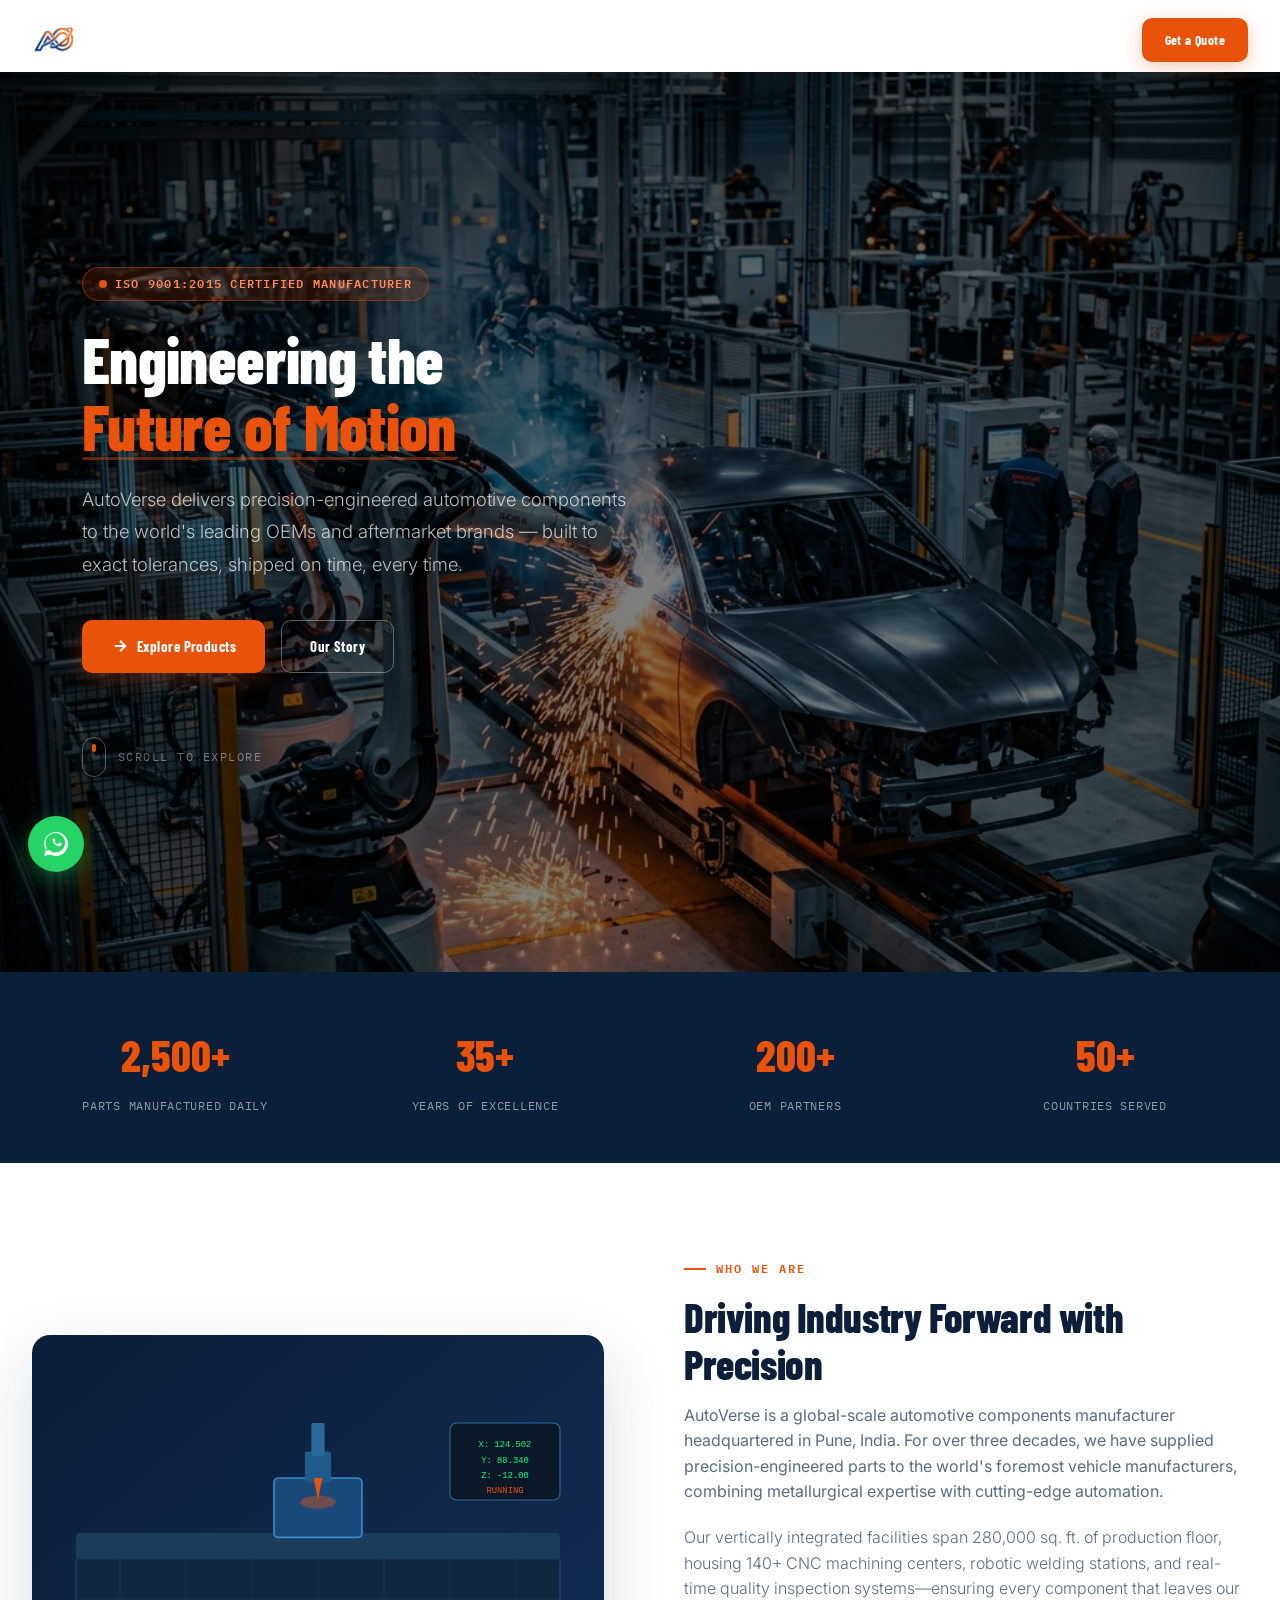
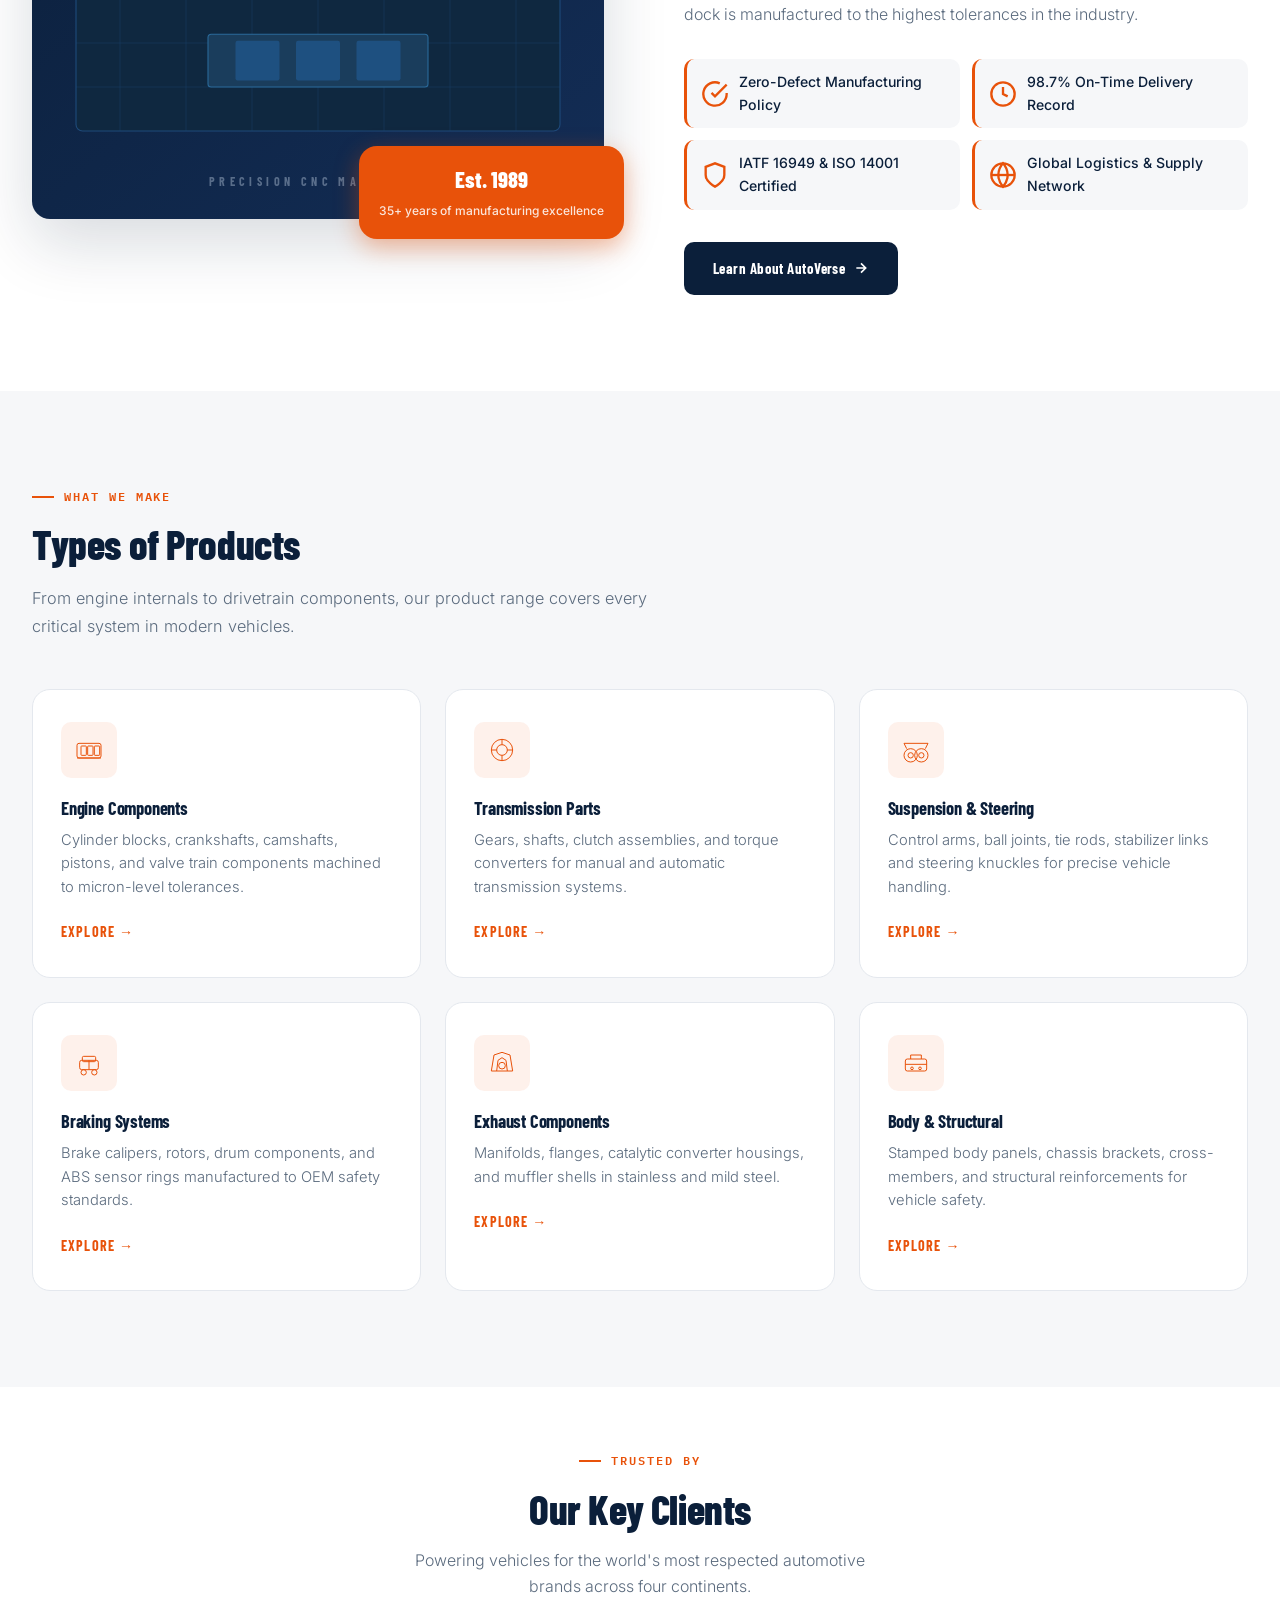
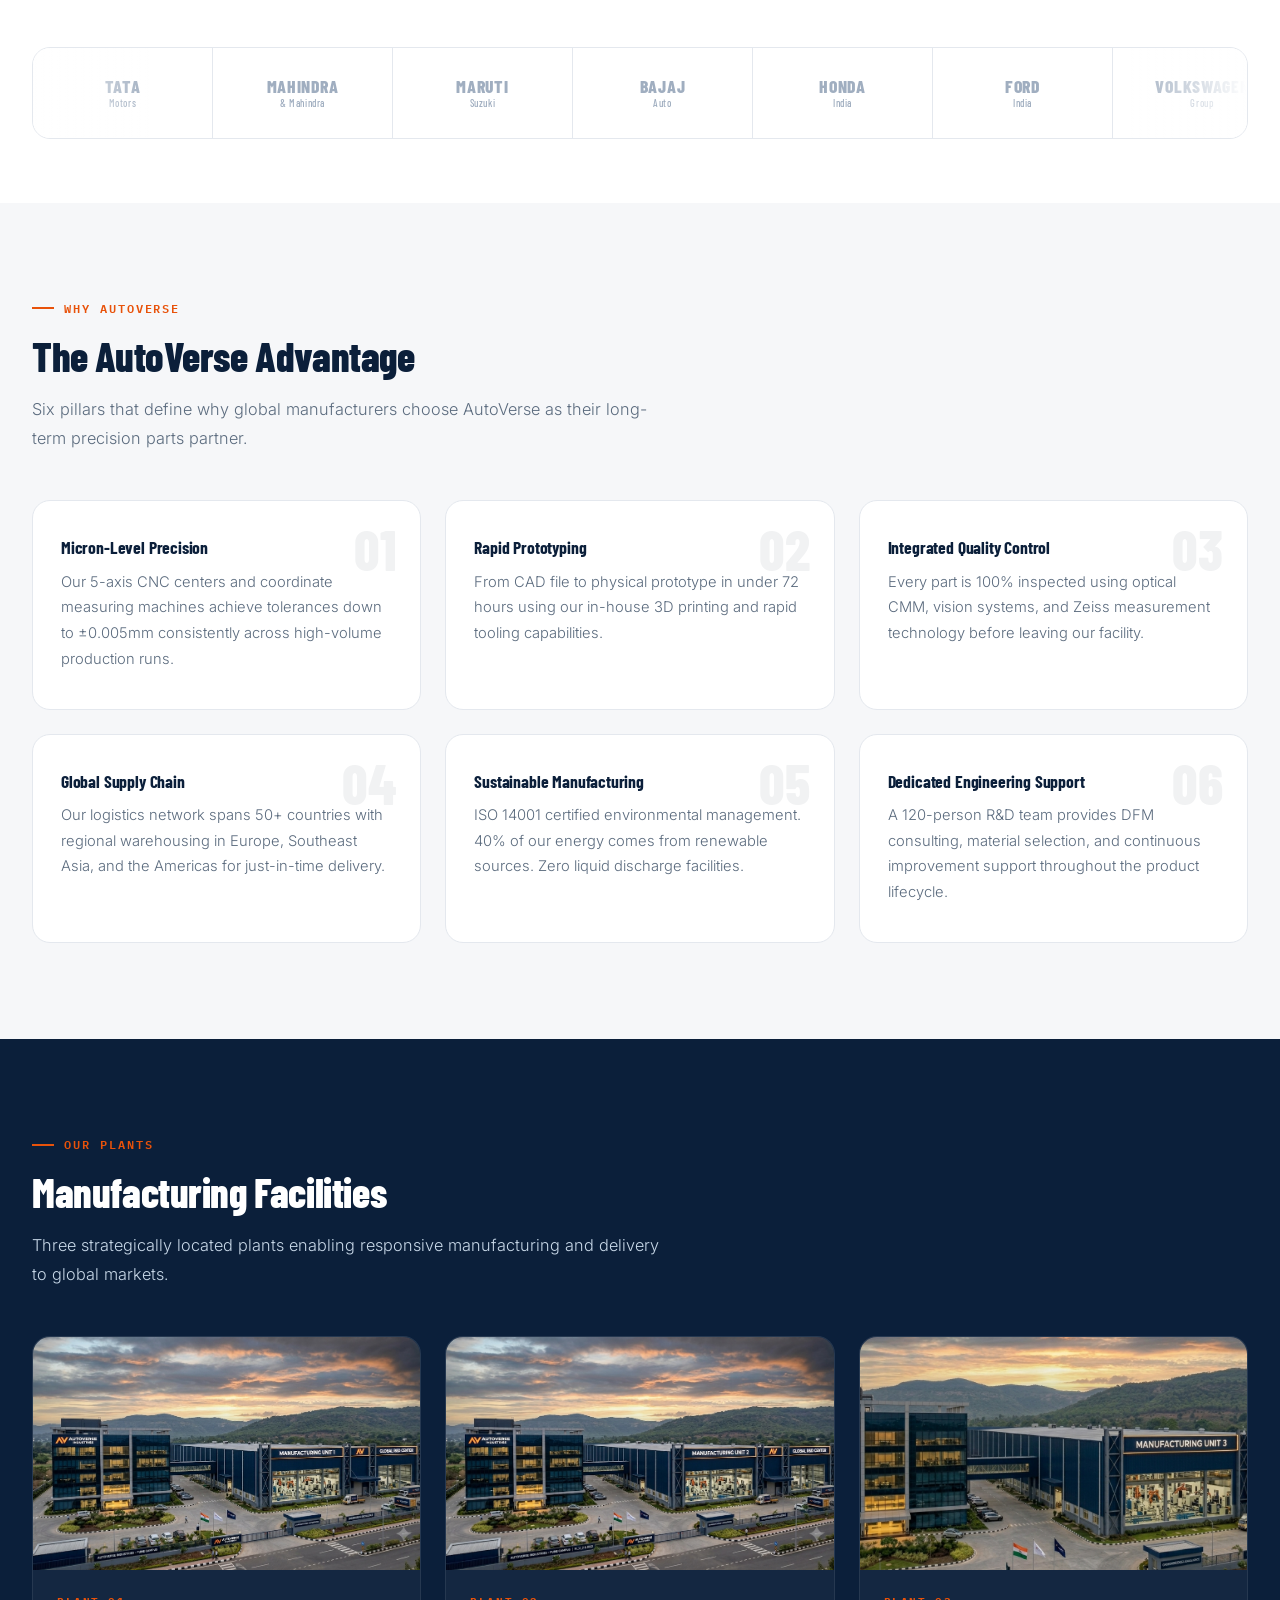
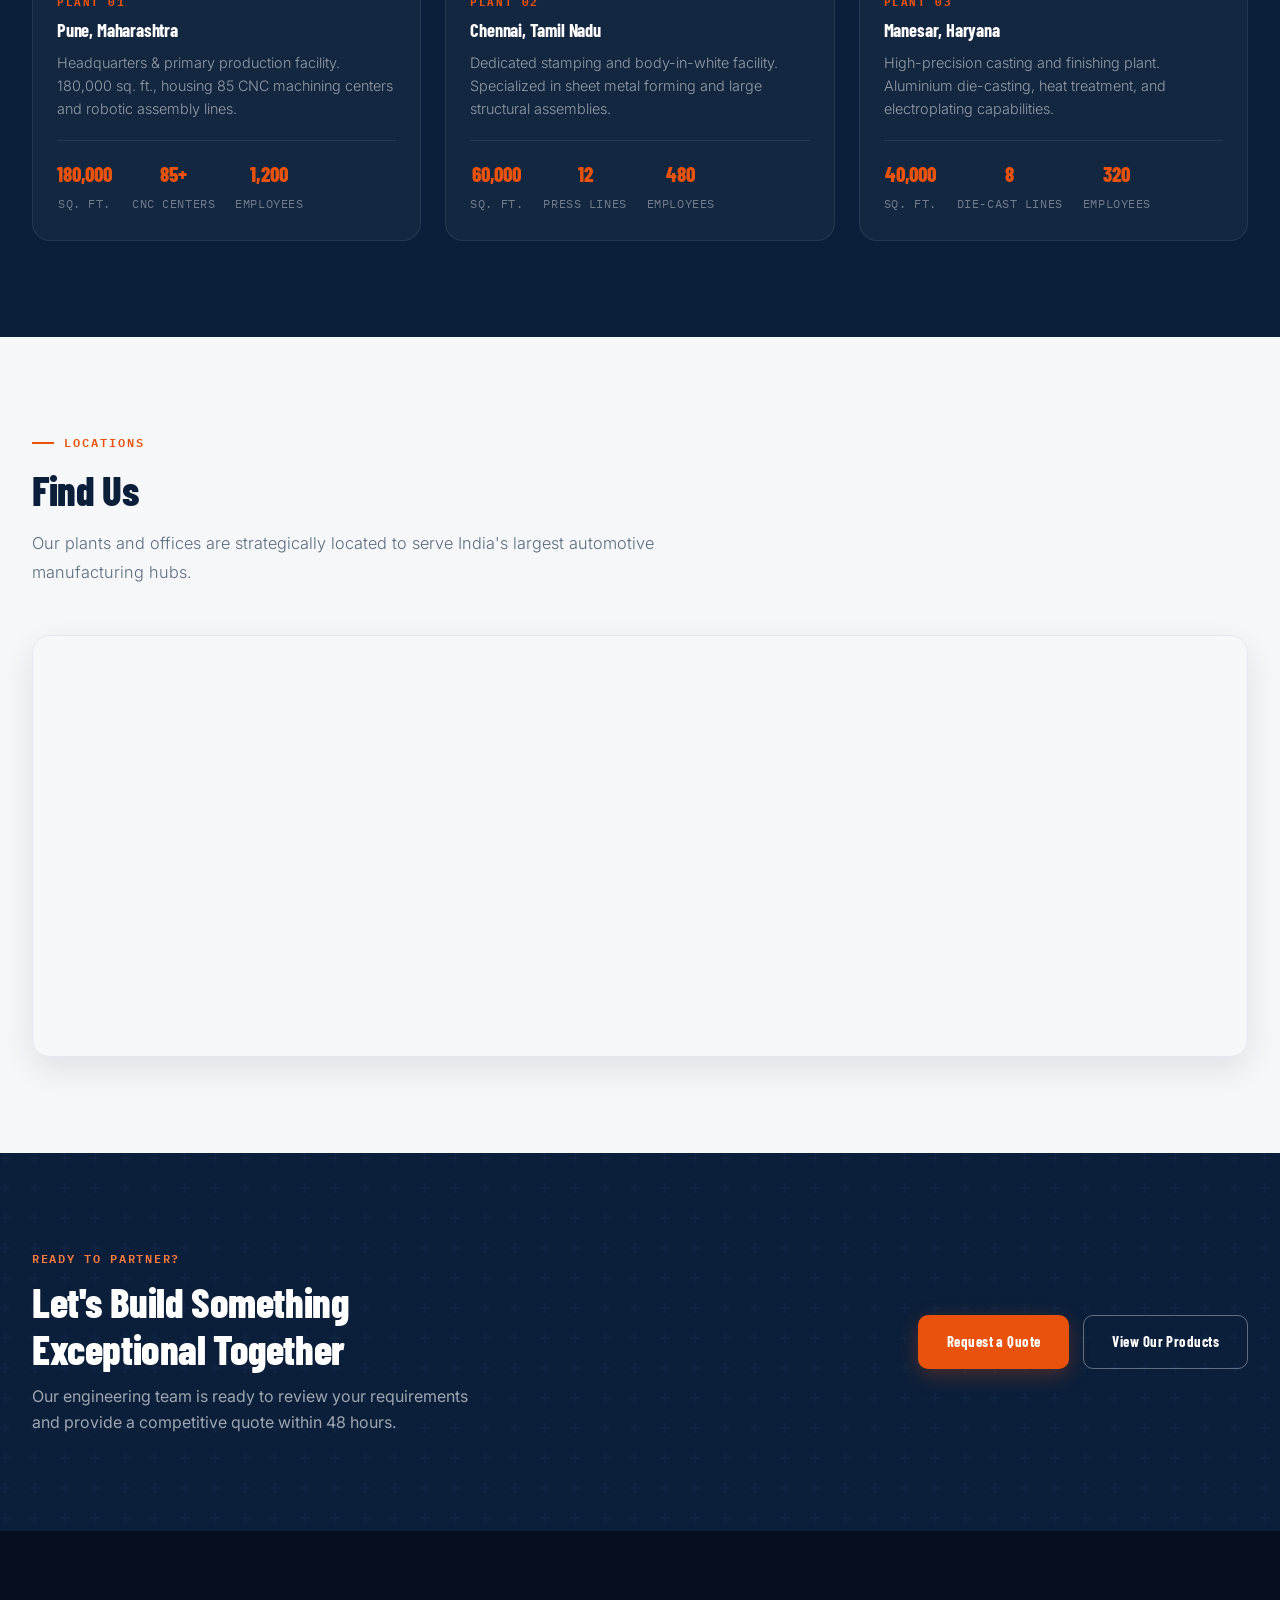
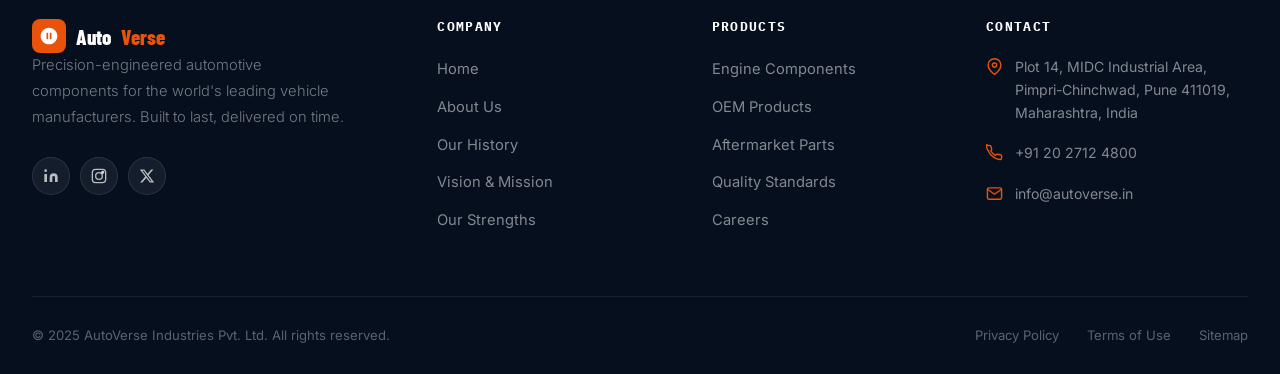
==== commit a3ede328: "updated commit" ====
--- a/index.html
+++ b/index.html
@@ -409,15 +409,26 @@
         class="anim-up delay-1">Powering vehicles for the world's most respected automotive brands across four
         continents.</p>
 
-      <div class="clients-row anim-fade delay-2">
-        <div class="client-logo">TATA<br><small>Motors</small></div>
-        <div class="client-logo">MAHINDRA<br><small>&amp; Mahindra</small></div>
-        <div class="client-logo">MARUTI<br><small>Suzuki</small></div>
-        <div class="client-logo">BAJAJ<br><small>Auto</small></div>
-        <div class="client-logo">HONDA<br><small>India</small></div>
-        <div class="client-logo">FORD<br><small>India</small></div>
-        <div class="client-logo">VOLKSWAGEN<br><small>Group</small></div>
-        <div class="client-logo">BOSCH<br><small>Automotive</small></div>
+      <div class="clients-marquee anim-fade delay-2">
+        <div class="clients-track">
+          <div class="client-logo">TATA<br><small>Motors</small></div>
+          <div class="client-logo">MAHINDRA<br><small>&amp; Mahindra</small></div>
+          <div class="client-logo">MARUTI<br><small>Suzuki</small></div>
+          <div class="client-logo">BAJAJ<br><small>Auto</small></div>
+          <div class="client-logo">HONDA<br><small>India</small></div>
+          <div class="client-logo">FORD<br><small>India</small></div>
+          <div class="client-logo">VOLKSWAGEN<br><small>Group</small></div>
+          <div class="client-logo">BOSCH<br><small>Automotive</small></div>
+          <!-- Duplicate set for seamless loop -->
+          <div class="client-logo">TATA<br><small>Motors</small></div>
+          <div class="client-logo">MAHINDRA<br><small>&amp; Mahindra</small></div>
+          <div class="client-logo">MARUTI<br><small>Suzuki</small></div>
+          <div class="client-logo">BAJAJ<br><small>Auto</small></div>
+          <div class="client-logo">HONDA<br><small>India</small></div>
+          <div class="client-logo">FORD<br><small>India</small></div>
+          <div class="client-logo">VOLKSWAGEN<br><small>Group</small></div>
+          <div class="client-logo">BOSCH<br><small>Automotive</small></div>
+        </div>
       </div>
     </div>
   </section>
@@ -482,33 +493,7 @@
       <div class="facilities-grid">
         <div class="facility-card anim-up delay-1">
           <div class="facility-img">
-            <svg viewBox="0 0 400 240" xmlns="http://www.w3.org/2000/svg">
-              <rect width="400" height="240" fill="#0B1F3A" />
-              <rect x="30" y="60" width="340" height="140" fill="#0F2840" />
-              <!-- Factory details -->
-              <rect x="50" y="40" width="80" height="20" fill="#1A3D5C" />
-              <rect x="200" y="30" width="70" height="30" fill="#1A3D5C" />
-              <rect x="60" y="30" width="16" height="28" fill="#1E4A70" />
-              <rect x="90" y="26" width="12" height="22" fill="#1E4A70" />
-              <!-- Windows -->
-              <rect x="50" y="80" width="20" height="14" fill="#3A8ACA" opacity="0.7" />
-              <rect x="82" y="80" width="20" height="14" fill="#2A7ABA" opacity="0.6" />
-              <rect x="114" y="80" width="20" height="14" fill="#3A8ACA" opacity="0.8" />
-              <rect x="146" y="80" width="20" height="14" fill="#1A6A9A" opacity="0.6" />
-              <rect x="200" y="80" width="20" height="14" fill="#3A8ACA" opacity="0.7" />
-              <rect x="232" y="80" width="20" height="14" fill="#2A7ABA" opacity="0.8" />
-              <rect x="264" y="80" width="20" height="14" fill="#3A8ACA" opacity="0.6" />
-              <rect x="296" y="80" width="20" height="14" fill="#1A6A9A" opacity="0.7" />
-              <rect x="328" y="80" width="20" height="14" fill="#3A8ACA" opacity="0.8" />
-              <!-- Large door -->
-              <rect x="170" y="140" width="60" height="60" fill="#0A1828" stroke="#1E4A7A" stroke-width="1" />
-              <line x1="200" y1="140" x2="200" y2="200" stroke="#1E4A7A" stroke-width="1" />
-              <!-- Foreground -->
-              <rect x="30" y="200" width="340" height="40" fill="#091520" />
-              <rect x="30" y="195" width="340" height="8" fill="#E8520A" opacity="0.6" />
-              <text x="200" y="224" text-anchor="middle" fill="rgba(200,216,232,0.5)" font-family="monospace"
-                font-size="10" letter-spacing="3">PLANT 1 — PUNE</text>
-            </svg>
+            <img src="assets/images/plant_pune.jpg" alt="AutoVerse Plant 01 — Pune HQ" />
           </div>
           <div class="facility-body">
             <div class="facility-tag">Plant 01</div>
@@ -525,33 +510,7 @@
 
         <div class="facility-card anim-up delay-2">
           <div class="facility-img">
-            <svg viewBox="0 0 400 240" xmlns="http://www.w3.org/2000/svg">
-              <rect width="400" height="240" fill="#0B1F3A" />
-              <rect x="20" y="80" width="360" height="120" fill="#0F2840" />
-              <rect x="30" y="55" width="100" height="28" fill="#1A3D5C" />
-              <rect x="270" y="50" width="90" height="32" fill="#1A3D5C" />
-              <rect x="42" y="36" width="14" height="24" fill="#1E4A70" />
-              <rect x="70" y="30" width="12" height="30" fill="#1E4A70" />
-              <rect x="290" y="30" width="14" height="26" fill="#1E4A70" />
-              <rect x="320" y="22" width="12" height="34" fill="#1E4A70" />
-              <!-- Windows -->
-              <g opacity="0.7">
-                <rect x="40" y="96" width="18" height="12" fill="#3A8ACA" />
-                <rect x="68" y="96" width="18" height="12" fill="#2A7ABA" />
-                <rect x="96" y="96" width="18" height="12" fill="#3A8ACA" />
-                <rect x="160" y="96" width="18" height="12" fill="#2A7ABA" />
-                <rect x="188" y="96" width="18" height="12" fill="#3A8ACA" />
-                <rect x="216" y="96" width="18" height="12" fill="#1A6A9A" />
-                <rect x="280" y="96" width="18" height="12" fill="#3A8ACA" />
-                <rect x="308" y="96" width="18" height="12" fill="#2A7ABA" />
-                <rect x="336" y="96" width="18" height="12" fill="#3A8ACA" />
-              </g>
-              <rect x="175" y="150" width="50" height="50" fill="#0A1828" stroke="#1E4A7A" stroke-width="1" />
-              <rect x="20" y="200" width="360" height="40" fill="#091520" />
-              <rect x="20" y="195" width="360" height="8" fill="#E8520A" opacity="0.6" />
-              <text x="200" y="224" text-anchor="middle" fill="rgba(200,216,232,0.5)" font-family="monospace"
-                font-size="10" letter-spacing="3">PLANT 2 — CHENNAI</text>
-            </svg>
+            <img src="assets/images/plant_chennai.jpg" alt="AutoVerse Plant 02 — Chennai Plant" />
           </div>
           <div class="facility-body">
             <div class="facility-tag">Plant 02</div>
@@ -568,32 +527,7 @@
 
         <div class="facility-card anim-up delay-3">
           <div class="facility-img">
-            <svg viewBox="0 0 400 240" xmlns="http://www.w3.org/2000/svg">
-              <rect width="400" height="240" fill="#0B1F3A" />
-              <rect x="40" y="70" width="320" height="130" fill="#0F2840" />
-              <rect x="50" y="50" width="120" height="22" fill="#1A3D5C" />
-              <rect x="240" y="44" width="100" height="28" fill="#1A3D5C" />
-              <rect x="56" y="32" width="13" height="24" fill="#1E4A70" />
-              <rect x="84" y="26" width="10" height="30" fill="#1E4A70" />
-              <rect x="258" y="26" width="13" height="24" fill="#1E4A70" />
-              <rect x="286" y="20" width="10" height="30" fill="#1E4A70" />
-              <!-- Windows -->
-              <g opacity="0.7">
-                <rect x="56" y="88" width="18" height="12" fill="#3A8ACA" />
-                <rect x="84" y="88" width="18" height="12" fill="#2A7ABA" />
-                <rect x="112" y="88" width="18" height="12" fill="#3A8ACA" />
-                <rect x="180" y="88" width="18" height="12" fill="#2A7ABA" />
-                <rect x="208" y="88" width="18" height="12" fill="#3A8ACA" />
-                <rect x="260" y="88" width="18" height="12" fill="#1A6A9A" />
-                <rect x="288" y="88" width="18" height="12" fill="#3A8ACA" />
-                <rect x="316" y="88" width="18" height="12" fill="#2A7ABA" />
-              </g>
-              <rect x="175" y="140" width="50" height="60" fill="#0A1828" stroke="#1E4A7A" stroke-width="1" />
-              <rect x="40" y="200" width="320" height="40" fill="#091520" />
-              <rect x="40" y="195" width="320" height="8" fill="#E8520A" opacity="0.6" />
-              <text x="200" y="224" text-anchor="middle" fill="rgba(200,216,232,0.5)" font-family="monospace"
-                font-size="10" letter-spacing="3">PLANT 3 — MANESAR</text>
-            </svg>
+            <img src="assets/images/plant_manesar.png" alt="AutoVerse Plant 03 — Manesar Plant" />
           </div>
           <div class="facility-body">
             <div class="facility-tag">Plant 03</div>
--- a/assets/css/style.css
+++ b/assets/css/style.css
@@ -1,759 +1,1311 @@
-/* ====================================================
-   AutoVerse — Shared Stylesheet
-   Palette: Steel Navy #0B1F3A | Chrome #C8D8E8 | 
-            Signal Orange #E8520A | Slate #4A5568 | 
-            Off-white #F5F7FA | Dark Surface #0D1117
-   ==================================================== */
-
-@import url('https://fonts.googleapis.com/css2?family=Barlow:ital,wght@0,300;0,400;0,500;0,600;0,700;0,800;1,300&family=Barlow+Condensed:wght@400;500;600;700;800&family=Inter:wght@300;400;500;600&display=swap');
-
-/* ─── Reset & Base ─── */
-*, *::before, *::after { box-sizing: border-box; margin: 0; padding: 0; }
+/* ════════════════════════════════════════════════════════
+   AutoVerse — Global Stylesheet (Design System)
+   ════════════════════════════════════════════════════════ */
+
+@import url('https://fonts.googleapis.com/css2?family=Barlow+Condensed:wght@600;700;800&family=Inter:wght@300;400;500;600;700&family=IBM+Plex+Mono:wght@500&display=swap');
 
 :root {
-  --navy:    #0B1F3A;
-  --navy-mid:#132d56;
-  --chrome:  #C8D8E8;
-  --orange:  #E8520A;
-  --orange-light: #FF6B2B;
-  --slate:   #4A5568;
-  --offwhite:#F5F7FA;
-  --white:   #FFFFFF;
-  --dark:    #0D1117;
-  --gray-100:#EDF2F7;
-  --gray-200:#E2E8F0;
-  --gray-400:#A0AEC0;
-  --gray-600:#718096;
-  --text:    #1A202C;
-
+  /* Brand */
+  --navy: #0B1F3A;
+  --navy-deep: #060f1e;
+  --navy-mid: #132d56;
+  --orange: #E8520A;
+  --orange-light: #FF7A3D;
+  --chrome: #C8D8E8;
+
+  /* Neutrals */
+  --white: #FFFFFF;
+  --offwhite: #F6F7F9;
+  --slate: #5B6B7E;
+  --text: #232B36;
+  --gray-200: #E4E8EE;
+  --gray-400: #A0AEC0;
+
+  /* Type */
   --ff-display: 'Barlow Condensed', sans-serif;
-  --ff-body:    'Barlow', sans-serif;
-  --ff-ui:      'Inter', sans-serif;
-
-  --radius:  4px;
-  --radius-lg: 10px;
-  --shadow-sm: 0 2px 8px rgba(0,0,0,.10);
-  --shadow-md: 0 6px 24px rgba(0,0,0,.15);
-  --shadow-lg: 0 16px 48px rgba(0,0,0,.20);
-
-  --transition: .28s cubic-bezier(.4,0,.2,1);
-}
-
-html { scroll-behavior: smooth; font-size: 16px; }
+  --ff-body: 'Inter', sans-serif;
+  --ff-ui: 'IBM Plex Mono', monospace;
+
+  /* Geometry */
+  --radius: 10px;
+  --radius-lg: 18px;
+  --shadow-md: 0 12px 32px rgba(11, 31, 58, .10);
+  --shadow-lg: 0 24px 64px rgba(11, 31, 58, .16);
+  --transition: 0.3s cubic-bezier(.4, 0, .2, 1);
+}
+
+/* ── RESET ── */
+* {
+  margin: 0;
+  padding: 0;
+  box-sizing: border-box;
+}
+
+html {
+  scroll-behavior: smooth;
+}
 
 body {
   font-family: var(--ff-body);
   color: var(--text);
-  background: var(--offwhite);
-  line-height: 1.65;
+  background: var(--white);
+  font-weight: 400;
+  line-height: 1.6;
+  -webkit-font-smoothing: antialiased;
   overflow-x: hidden;
 }
 
-img { display: block; max-width: 100%; }
-a  { color: inherit; text-decoration: none; }
-ul { list-style: none; }
-
-/* ─── Typography ─── */
-h1,h2,h3,h4,h5,h6 {
+img {
+  max-width: 100%;
+  display: block;
+}
+
+a {
+  text-decoration: none;
+  color: inherit;
+}
+
+ul {
+  list-style: none;
+}
+
+button {
+  font-family: inherit;
+  cursor: pointer;
+}
+
+svg {
+  flex-shrink: 0;
+}
+
+@media (prefers-reduced-motion: reduce) {
+
+  *,
+  *::before,
+  *::after {
+    animation-duration: 0.001ms !important;
+    animation-iteration-count: 1 !important;
+    transition-duration: 0.001ms !important;
+    scroll-behavior: auto !important;
+  }
+}
+
+:focus-visible {
+  outline: 2.5px solid var(--orange);
+  outline-offset: 3px;
+  border-radius: 4px;
+}
+
+.container {
+  width: 100%;
+  max-width: 1280px;
+  margin: 0 auto;
+  padding: 0 32px;
+}
+
+/* ── TYPOGRAPHY ── */
+h1,
+h2,
+h3,
+h4,
+h5,
+h6 {
   font-family: var(--ff-display);
-  line-height: 1.1;
-  letter-spacing: -.01em;
-}
-h1 { font-size: clamp(2.6rem,5vw,4.4rem); font-weight: 800; }
-h2 { font-size: clamp(2rem,3.5vw,3.2rem); font-weight: 700; }
-h3 { font-size: clamp(1.4rem,2.5vw,2rem);  font-weight: 700; }
-h4 { font-size: 1.25rem; font-weight: 600; }
-p  { font-size: 1.05rem; }
-
-/* ─── Utility ─── */
-.container { width: 100%; max-width: 1240px; margin: 0 auto; padding: 0 24px; }
-.section   { padding: 96px 0; }
-.section-sm{ padding: 60px 0; }
-
-.tag {
-  display: inline-block;
+  font-weight: 800;
+  letter-spacing: -0.01em;
+  color: var(--navy);
+  line-height: 1.15;
+}
+
+h1 {
+  font-size: clamp(2.6rem, 5vw, 4.2rem);
+}
+
+h2 {
+  font-size: clamp(1.9rem, 3.2vw, 2.6rem);
+}
+
+h3 {
+  font-size: 1.3rem;
+  font-weight: 700;
+}
+
+h4 {
+  font-size: 1.15rem;
+  font-weight: 700;
+}
+
+h5 {
+  font-size: 1rem;
+  font-weight: 700;
+}
+
+p {
+  color: var(--slate);
+}
+
+.section {
+  padding: 96px 0;
+}
+
+.section-sm {
+  padding: 64px 0;
+}
+
+.section-line {
+  display: flex;
+  align-items: center;
+  gap: 10px;
+  margin-bottom: 14px;
+}
+
+.section-line span {
   font-family: var(--ff-ui);
-  font-size: .7rem;
-  font-weight: 700;
-  letter-spacing: .14em;
+  font-size: .76rem;
+  font-weight: 600;
+  letter-spacing: .16em;
   text-transform: uppercase;
   color: var(--orange);
-  margin-bottom: 12px;
+}
+
+.section-line::before {
+  content: '';
+  width: 22px;
+  height: 2px;
+  background: var(--orange);
+  display: block;
 }
 
 .section-title {
-  color: var(--navy);
   margin-bottom: 16px;
 }
+
 .section-sub {
-  font-size: 1.1rem;
   color: var(--slate);
-  max-width: 620px;
-  margin-bottom: 52px;
   font-weight: 300;
-}
-
-/* Divider accent */
-.title-bar {
-  width: 52px; height: 4px;
+  font-size: 1.02rem;
+  max-width: 640px;
+  margin-bottom: 48px;
+  line-height: 1.75;
+}
+
+/* ── BUTTONS ── */
+.btn {
+  display: inline-flex;
+  align-items: center;
+  justify-content: center;
+  gap: 8px;
+  font-family: var(--ff-display);
+  font-size: .92rem;
+  font-weight: 700;
+  letter-spacing: .03em;
+  padding: 14px 28px;
+  border-radius: 10px;
+  transition: var(--transition);
+  border: 1.5px solid transparent;
+  white-space: nowrap;
+}
+
+.btn-primary {
   background: var(--orange);
-  margin-bottom: 20px;
-  border-radius: 2px;
-}
-
-/* ─── Buttons ─── */
-.btn {
-  display: inline-flex; align-items: center; gap: 8px;
+  color: #fff;
+  box-shadow: 0 6px 20px rgba(232, 82, 10, .28);
+}
+
+.btn-primary:hover {
+  background: var(--orange-light);
+  transform: translateY(-2px);
+  box-shadow: 0 10px 28px rgba(232, 82, 10, .38);
+}
+
+.btn-outline {
+  background: transparent;
+  color: #fff;
+  border-color: rgba(255, 255, 255, .35);
+}
+
+.btn-outline:hover {
+  border-color: #fff;
+  background: rgba(255, 255, 255, .08);
+  transform: translateY(-2px);
+}
+
+.btn-dark {
+  background: var(--navy);
+  color: #fff;
+}
+
+.btn-dark:hover {
+  background: var(--navy-mid);
+  transform: translateY(-2px);
+  box-shadow: var(--shadow-md);
+}
+
+/* ════════════════════════════════════════════════════════
+   NAVBAR
+   ════════════════════════════════════════════════════════ */
+.navbar {
+  position: fixed;
+  top: 0;
+  left: 0;
+  right: 0;
+  z-index: 1000;
+  background: rgba(11, 31, 58, 0);
+  transition: background .35s ease, box-shadow .35s ease, padding .3s ease;
+  padding: 18px 0;
+}
+
+.navbar.scrolled {
+  background: rgba(11, 31, 58, .97);
+  backdrop-filter: blur(10px);
+  box-shadow: 0 4px 24px rgba(0, 0, 0, .18);
+  padding: 12px 0;
+}
+
+.nav-inner {
+  display: flex;
+  align-items: center;
+  justify-content: space-between;
+  gap: 24px;
+}
+
+.nav-logo {
+  display: flex;
+  align-items: center;
+  gap: 10px;
   font-family: var(--ff-display);
-  font-size: 1rem; font-weight: 700;
-  letter-spacing: .04em; text-transform: uppercase;
-  padding: 14px 32px;
-  border: none; cursor: pointer;
-  border-radius: var(--radius);
+  font-size: 1.3rem;
+  font-weight: 800;
+  color: #fff;
+  flex-shrink: 0;
+}
+
+.nav-logo span {
+  color: var(--orange);
+}
+
+.nav-logo-img {
+  height: 38px;
+  width: auto;
+}
+
+.nav-logo-icon {
+  width: 34px;
+  height: 34px;
+  background: var(--orange);
+  border-radius: 8px;
+  display: flex;
+  align-items: center;
+  justify-content: center;
+  color: #fff;
+}
+
+.nav-logo-icon svg {
+  width: 20px;
+  height: 20px;
+  fill: currentColor;
+}
+
+.nav-links {
+  display: flex;
+  align-items: center;
+  gap: 6px;
+  flex: 1;
+  justify-content: center;
+}
+
+.nav-item {
+  position: relative;
+}
+
+.nav-link {
+  display: flex;
+  align-items: center;
+  gap: 5px;
+  padding: 10px 16px;
+  font-family: var(--ff-ui);
+  font-size: .82rem;
+  font-weight: 500;
+  color: rgba(255, 255, 255, .82);
+  border-radius: 8px;
   transition: var(--transition);
   white-space: nowrap;
 }
-.btn-primary {
-  background: var(--orange);
-  color: var(--white);
-}
-.btn-primary:hover { background: var(--orange-light); transform: translateY(-2px); box-shadow: 0 8px 24px rgba(232,82,10,.35); }
-
-.btn-outline {
-  background: transparent;
-  color: var(--white);
-  border: 2px solid rgba(255,255,255,.6);
-}
-.btn-outline:hover { background: rgba(255,255,255,.12); border-color: var(--white); }
-
-.btn-dark {
-  background: var(--navy);
-  color: var(--white);
-}
-.btn-dark:hover { background: var(--navy-mid); transform: translateY(-2px); }
-
-/* ─── NAVBAR ─── */
-.navbar {
-  position: fixed; top: 0; left: 0; right: 0; z-index: 999;
-  background: rgba(11,31,58,.97);
-  backdrop-filter: blur(12px);
-  border-bottom: 1px solid rgba(200,216,232,.1);
-  transition: var(--transition);
-}
-.navbar.scrolled {
-  background: rgba(11,31,58,1);
-  box-shadow: var(--shadow-md);
-}
-
-.nav-inner {
-  display: flex; align-items: center; justify-content: space-between;
-  height: 72px;
-}
-
-.nav-logo {
-  display: flex; align-items: center; gap: 10px;
-  font-family: var(--ff-display);
-  font-size: 1.7rem; font-weight: 800;
-  color: var(--white);
-  letter-spacing: -.02em;
-}
-.nav-logo span { color: var(--orange); }
-.nav-logo-icon {
-  width: 36px; height: 36px;
-  background: var(--orange);
-  border-radius: 6px;
-  display: flex; align-items: center; justify-content: center;
-}
-.nav-logo-icon svg { width: 22px; height: 22px; fill: white; }
-.nav-logo-img {
-  height: 48px;
-  width: auto;
-  object-fit: contain;
-  display: block;
-}
-
-.nav-links {
-  display: flex; align-items: center; gap: 4px;
-}
-
-.nav-item {
-  position: relative;
-}
-
-.nav-link {
-  display: flex; align-items: center; gap: 6px;
-  padding: 8px 14px;
-  font-family: var(--ff-display);
-  font-size: .95rem; font-weight: 600;
-  letter-spacing: .04em; text-transform: uppercase;
-  color: rgba(255,255,255,.82);
+
+.nav-link:hover,
+.nav-link.active {
+  color: #fff;
+  background: rgba(255, 255, 255, .08);
+}
+
+.nav-plus {
+  font-size: .7rem;
+  opacity: .5;
+  transition: transform .25s;
+}
+
+.nav-item:hover .nav-plus,
+.nav-item.open .nav-plus {
+  transform: rotate(45deg);
+  opacity: .9;
+}
+
+.nav-dropdown {
+  position: absolute;
+  top: calc(100% + 10px);
+  left: 0;
+  min-width: 240px;
+  background: var(--white);
   border-radius: var(--radius);
-  transition: var(--transition);
-  cursor: pointer;
-  white-space: nowrap;
-}
-.nav-link:hover, .nav-link.active { color: var(--white); background: rgba(255,255,255,.08); }
-.nav-link.active { color: var(--orange); }
-
-.nav-plus {
-  width: 18px; height: 18px; flex-shrink: 0;
-  border: 1.5px solid rgba(255,255,255,.4);
-  border-radius: 3px;
-  display: flex; align-items: center; justify-content: center;
-  font-size: .9rem; line-height: 1;
-  transition: var(--transition);
-  color: rgba(255,255,255,.6);
-}
-.nav-item:hover .nav-plus, .nav-item.open .nav-plus {
-  background: var(--orange); border-color: var(--orange); color: white;
+  box-shadow: var(--shadow-lg);
+  padding: 10px;
+  display: flex;
+  flex-direction: column;
+  gap: 2px;
+  opacity: 0;
+  visibility: hidden;
+  transform: translateY(8px);
+  transition: opacity .22s ease, transform .22s ease, visibility .22s;
+  z-index: 50;
+}
+
+.nav-dropdown::before {
+  content: '';
+  position: absolute;
+  top: -6px;
+  left: 22px;
+  width: 12px;
+  height: 12px;
+  background: var(--white);
   transform: rotate(45deg);
-}
-
-/* Dropdown */
-.nav-dropdown {
-  position: absolute; top: calc(100% + 8px); left: 0;
-  background: var(--navy);
-  border: 1px solid rgba(200,216,232,.12);
-  border-radius: var(--radius-lg);
-  min-width: 230px;
-  padding: 8px;
-  opacity: 0; visibility: hidden; pointer-events: none;
-  transform: translateY(-8px);
-  transition: var(--transition);
-  box-shadow: var(--shadow-lg);
-}
+  border-radius: 2px;
+}
+
 .nav-item:hover .nav-dropdown,
 .nav-item.open .nav-dropdown {
-  opacity: 1; visibility: visible; pointer-events: all; transform: translateY(0);
+  opacity: 1;
+  visibility: visible;
+  transform: translateY(0);
 }
 
 .nav-dropdown a {
-  display: flex; align-items: center; gap: 10px;
   padding: 10px 14px;
+  border-radius: 7px;
   font-family: var(--ff-body);
-  font-size: .9rem; font-weight: 500;
-  color: rgba(255,255,255,.78);
-  border-radius: var(--radius);
+  font-size: .88rem;
+  font-weight: 500;
+  color: var(--text);
   transition: var(--transition);
 }
-.nav-dropdown a:hover { background: rgba(255,255,255,.07); color: var(--orange); }
-.nav-dropdown a::before {
-  content: '';
-  width: 6px; height: 6px;
-  background: var(--orange);
-  border-radius: 50%;
-  opacity: 0;
-  transition: var(--transition);
-}
-.nav-dropdown a:hover::before { opacity: 1; }
+
+.nav-dropdown a:hover {
+  background: var(--offwhite);
+  color: var(--orange);
+  padding-left: 18px;
+}
 
 .nav-cta {
-  display: flex; align-items: center; gap: 10px;
+  flex-shrink: 0;
 }
 
 .hamburger {
   display: none;
-  flex-direction: column; gap: 5px;
-  cursor: pointer; padding: 4px;
-}
+  flex-direction: column;
+  justify-content: center;
+  gap: 5px;
+  width: 40px;
+  height: 40px;
+  cursor: pointer;
+  flex-shrink: 0;
+  z-index: 1001;
+}
+
 .hamburger span {
-  display: block; width: 26px; height: 2px;
-  background: var(--white);
+  display: block;
+  height: 2px;
+  width: 24px;
+  background: #fff;
   border-radius: 2px;
   transition: var(--transition);
-}
-.hamburger.open span:nth-child(1) { transform: translateY(7px) rotate(45deg); }
-.hamburger.open span:nth-child(2) { opacity: 0; transform: scaleX(0); }
-.hamburger.open span:nth-child(3) { transform: translateY(-7px) rotate(-45deg); }
-
-/* Mobile nav */
+  margin: 0 auto;
+}
+
+.hamburger.open span:nth-child(1) {
+  transform: translateY(7px) rotate(45deg);
+}
+
+.hamburger.open span:nth-child(2) {
+  opacity: 0;
+}
+
+.hamburger.open span:nth-child(3) {
+  transform: translateY(-7px) rotate(-45deg);
+}
+
 .nav-mobile {
-  display: none;
-  position: fixed; top: 72px; left: 0; right: 0; bottom: 0;
-  background: var(--dark);
+  position: fixed;
+  top: 0;
+  right: -100%;
+  width: min(360px, 86vw);
+  height: 100vh;
+  background: var(--navy);
+  z-index: 999;
+  padding: 100px 28px 40px;
   overflow-y: auto;
-  z-index: 998;
-  padding: 24px;
-  flex-direction: column; gap: 4px;
-}
-.nav-mobile.open { display: flex; }
+  transition: right .38s cubic-bezier(.4, 0, .2, 1);
+  box-shadow: -20px 0 60px rgba(0, 0, 0, .3);
+}
+
+.nav-mobile.open {
+  right: 0;
+}
 
 .nav-mobile-item {
-  border-bottom: 1px solid rgba(255,255,255,.07);
-}
+  border-bottom: 1px solid rgba(255, 255, 255, .08);
+}
+
 .nav-mobile-link {
-  display: flex; align-items: center; justify-content: space-between;
-  padding: 14px 0;
+  display: flex;
+  align-items: center;
+  justify-content: space-between;
+  padding: 18px 4px;
   font-family: var(--ff-display);
-  font-size: 1.1rem; font-weight: 700;
-  color: var(--white);
+  font-size: 1.05rem;
+  font-weight: 700;
+  color: #fff;
+  cursor: pointer;
+}
+
+.nav-mobile-plus {
+  color: var(--orange);
+  transition: transform .25s;
+  font-weight: 400;
+}
+
+.nav-mobile-item.open .nav-mobile-plus {
+  transform: rotate(45deg);
+}
+
+.nav-mobile-sub {
+  max-height: 0;
+  overflow: hidden;
+  transition: max-height .3s ease;
+  display: flex;
+  flex-direction: column;
+}
+
+.nav-mobile-item.open .nav-mobile-sub {
+  max-height: 320px;
+}
+
+.nav-mobile-sub a {
+  padding: 11px 4px 11px 14px;
+  font-size: .9rem;
+  color: rgba(255, 255, 255, .6);
+  border-left: 2px solid rgba(255, 255, 255, .1);
+  margin-left: 4px;
+}
+
+.nav-mobile-sub a:hover {
+  color: var(--orange);
+}
+
+@media (max-width: 1100px) {
+  .nav-links {
+    display: none;
+  }
+
+  .nav-cta {
+    display: none;
+  }
+
+  .hamburger {
+    display: flex;
+  }
+}
+
+/* ════════════════════════════════════════════════════════
+   STATS STRIP (shared)
+   ════════════════════════════════════════════════════════ */
+.stats-strip {
+  background: var(--navy);
+  padding: 48px 0;
+}
+
+.stats-grid {
+  display: grid;
+  grid-template-columns: repeat(4, 1fr);
+  gap: 24px;
+  text-align: center;
+}
+
+.stat-num {
+  font-family: var(--ff-display);
+  font-size: clamp(2rem, 3.4vw, 2.8rem);
+  font-weight: 800;
+  color: var(--orange);
+  margin-bottom: 6px;
+}
+
+.stat-label {
+  font-family: var(--ff-ui);
+  font-size: .76rem;
+  color: rgba(255, 255, 255, .55);
+  letter-spacing: .06em;
   text-transform: uppercase;
-  letter-spacing: .04em;
-  cursor: pointer;
-}
-.nav-mobile-plus {
-  width: 24px; height: 24px;
-  border: 1.5px solid rgba(255,255,255,.3);
-  border-radius: 4px;
-  display: flex; align-items: center; justify-content: center;
-  font-size: 1.1rem;
-  transition: var(--transition);
-}
-.nav-mobile-item.open .nav-mobile-plus { background: var(--orange); border-color: var(--orange); transform: rotate(45deg); }
-.nav-mobile-sub {
-  display: none;
-  flex-direction: column; gap: 2px;
-  padding: 0 0 12px 16px;
-}
-.nav-mobile-item.open .nav-mobile-sub { display: flex; }
-.nav-mobile-sub a {
-  padding: 9px 0;
-  font-size: .95rem;
-  color: rgba(255,255,255,.65);
-  font-family: var(--ff-body);
-}
-.nav-mobile-sub a:hover { color: var(--orange); }
-
-/* ─── PAGE HERO (shared pattern) ─── */
+}
+
+@media (max-width: 768px) {
+  .stats-grid {
+    grid-template-columns: repeat(2, 1fr);
+    gap: 32px 16px;
+  }
+}
+
+/* ════════════════════════════════════════════════════════
+   PAGE HERO (shared inner-page header band)
+   ════════════════════════════════════════════════════════ */
 .page-hero {
-  min-height: 420px;
-  display: flex; align-items: flex-end;
-  padding: 0;
   position: relative;
+  min-height: 360px;
+  display: flex;
+  align-items: flex-end;
   overflow: hidden;
-  margin-top: 72px;
-}
-@keyframes zoomHeroBg {
-  from { transform: scale(1.1); }
-  to { transform: scale(1.02); }
-}
+  margin-top: 0;
+}
+
 .page-hero-bg {
-  position: absolute; inset: 0;
+  position: absolute;
+  inset: 0;
   background-size: cover;
   background-position: center;
-  filter: brightness(.45);
-  animation: zoomHeroBg 4s cubic-bezier(0.16, 1, 0.3, 1) forwards;
-  transition: transform 8s ease;
-}
-.page-hero:hover .page-hero-bg { transform: scale(1); }
+}
+
 .page-hero-overlay {
-  position: absolute; inset: 0;
-  background: linear-gradient(to top, rgba(0,0,0,0.85) 0%, rgba(0,0,0,0.2) 100%);
-}
+  position: absolute;
+  inset: 0;
+  background: linear-gradient(125deg, rgba(6, 15, 30, .92) 0%, rgba(11, 31, 58, .82) 55%, rgba(11, 31, 58, .55) 100%);
+}
+
 .page-hero-content {
-  position: relative; z-index: 2;
-  padding: 60px 0;
-  width: 100%;
-  margin-left: 50px;
-}
-.page-hero h1 { color: var(--white); margin-bottom: 12px; }
-.page-hero p  { color: rgba(255,255,255,.7); font-size: 1.15rem; font-weight: 300; max-width: 560px; }
+  position: relative;
+  z-index: 1;
+  padding: 132px 0 56px;
+}
+
 .breadcrumb {
-  display: flex; align-items: center; gap: 8px;
-  font-family: var(--ff-ui); font-size: .8rem; font-weight: 500;
-  color: rgba(255,255,255,.5);
-  letter-spacing: .08em; text-transform: uppercase;
-  margin-bottom: 16px;
-}
-.breadcrumb span { color: var(--orange); }
-
-/* ─── EXPANDABLE SECTIONS ─── */
-.expand-group { border-top: 1px solid var(--gray-200); }
+  font-family: var(--ff-ui);
+  font-size: .78rem;
+  color: rgba(255, 255, 255, .5);
+  margin-bottom: 18px;
+  display: flex;
+  align-items: center;
+  gap: 8px;
+}
+
+.breadcrumb a {
+  color: rgba(255, 255, 255, .5);
+}
+
+.breadcrumb a:hover {
+  color: var(--orange);
+}
+
+.breadcrumb span:last-child {
+  color: var(--orange);
+  font-weight: 500;
+}
+
+.page-hero-content h1 {
+  color: #fff;
+  margin-bottom: 14px;
+  font-size: clamp(2.4rem, 4.5vw, 3.6rem);
+}
+
+.page-hero-content>p {
+  color: rgba(255, 255, 255, .62);
+  font-weight: 300;
+  max-width: 620px;
+  font-size: 1.05rem;
+  line-height: 1.75;
+}
+
+/* ════════════════════════════════════════════════════════
+   EXPAND / ACCORDION
+   ════════════════════════════════════════════════════════ */
+.expand-group {
+  border: 1px solid var(--gray-200);
+  border-radius: var(--radius-lg);
+  overflow: hidden;
+}
 
 .expand-item {
   border-bottom: 1px solid var(--gray-200);
-  overflow: hidden;
+  border-left: 3px solid transparent;
+  transition: border-color .3s;
+}
+
+.expand-item:last-child {
+  border-bottom: none;
+}
+
+.expand-item.open {
+  border-left-color: var(--orange);
 }
 
 .expand-header {
-  display: flex; align-items: center; justify-content: space-between;
-  padding: 26px 0;
+  display: flex;
+  align-items: center;
+  justify-content: space-between;
+  padding: 22px 28px;
   cursor: pointer;
+  background: var(--white);
+  transition: background .25s;
   gap: 16px;
-  transition: var(--transition);
-}
-.expand-header:hover .expand-icon { background: var(--orange); border-color: var(--orange); }
-.expand-header:hover h3 { color: var(--orange); }
+}
+
+.expand-header:hover {
+  background: var(--offwhite);
+}
 
 .expand-header h3 {
-  font-size: 1.3rem;
+  font-size: 1.1rem;
   color: var(--navy);
-  font-weight: 700;
-  transition: var(--transition);
 }
 
 .expand-icon {
+  width: 30px;
+  height: 30px;
   flex-shrink: 0;
-  width: 36px; height: 36px;
-  border: 2px solid var(--navy);
   border-radius: 50%;
-  display: flex; align-items: center; justify-content: center;
+  background: var(--offwhite);
+  display: flex;
+  align-items: center;
+  justify-content: center;
   font-size: 1.2rem;
-  color: var(--navy);
-  font-weight: 300;
+  font-weight: 400;
+  color: var(--orange);
   transition: var(--transition);
   line-height: 1;
 }
+
+.expand-item.open .expand-header {
+  background: var(--offwhite);
+}
+
 .expand-item.open .expand-icon {
-  background: var(--orange); border-color: var(--orange);
-  color: white; transform: rotate(45deg);
-}
-.expand-item.open .expand-header h3 { color: var(--orange); }
+  background: var(--orange);
+  color: #fff;
+  transform: rotate(45deg);
+}
 
 .expand-body {
   max-height: 0;
   overflow: hidden;
-  transition: max-height .45s cubic-bezier(.4,0,.2,1), padding .35s;
-}
-.expand-item.open .expand-body { max-height: 2000px; }
+  transition: max-height .4s cubic-bezier(.4, 0, .2, 1);
+  background: var(--offwhite);
+}
+
+.expand-item.open .expand-body {
+  max-height: 2400px;
+}
 
 .expand-inner {
-  padding-bottom: 28px;
+  padding: 4px 28px 28px;
+}
+
+.expand-inner p {
+  margin-bottom: 14px;
+  line-height: 1.8;
+}
+
+.expand-inner ul {
+  margin: 4px 0 4px 0;
+}
+
+.expand-inner li {
+  position: relative;
+  padding: 7px 0 7px 24px;
   color: var(--slate);
-  font-weight: 300;
-  font-size: 1.02rem;
-  line-height: 1.8;
-}
-.expand-inner p + p { margin-top: 14px; }
-.expand-inner ul {
-  list-style: none;
-  margin-top: 16px;
-  display: grid; grid-template-columns: repeat(auto-fill,minmax(200px,1fr)); gap: 10px;
-}
-.expand-inner ul li {
-  display: flex; align-items: flex-start; gap: 10px;
-  font-size: .95rem;
-}
-.expand-inner ul li::before {
+  font-size: .94rem;
+  line-height: 1.6;
+  border-bottom: 1px dashed var(--gray-200);
+}
+
+.expand-inner li:last-child {
+  border-bottom: none;
+}
+
+.expand-inner li::before {
   content: '';
-  flex-shrink: 0;
-  width: 6px; height: 6px;
+  position: absolute;
+  left: 2px;
+  top: 16px;
+  width: 7px;
+  height: 7px;
   background: var(--orange);
-  border-radius: 50%;
-  margin-top: 8px;
-}
-
-/* ─── CARDS ─── */
-.card {
-  background: var(--white);
-  border-radius: var(--radius-lg);
-  box-shadow: var(--shadow-sm);
+  border-radius: 2px;
+}
+
+.expand-inner strong {
+  color: var(--navy);
+}
+
+/* ════════════════════════════════════════════════════════
+   ANIMATIONS (scroll reveal)
+   ════════════════════════════════════════════════════════ */
+.anim-up,
+.anim-fade,
+.anim-left {
+  opacity: 0;
+  transition: opacity .7s ease, transform .7s cubic-bezier(.2, .8, .2, 1);
+}
+
+.anim-up {
+  transform: translateY(28px);
+}
+
+.anim-left {
+  transform: translateX(-28px);
+}
+
+.anim-fade {
+  transform: none;
+}
+
+.anim-up.visible,
+.anim-fade.visible,
+.anim-left.visible {
+  opacity: 1;
+  transform: none;
+}
+
+.delay-1.visible {
+  transition-delay: .08s;
+}
+
+.delay-2.visible {
+  transition-delay: .16s;
+}
+
+.delay-3.visible {
+  transition-delay: .24s;
+}
+
+.delay-4.visible {
+  transition-delay: .32s;
+}
+
+.delay-5.visible {
+  transition-delay: .4s;
+}
+
+/* ════════════════════════════════════════════════════════
+   CTA SECTION (shared)
+   ════════════════════════════════════════════════════════ */
+.cta-section {
+  position: relative;
+  padding: 96px 0;
   overflow: hidden;
-  transition: var(--transition);
-}
-.card:hover { transform: translateY(-6px); box-shadow: var(--shadow-md); }
-
-/* ─── STATS STRIP ─── */
-.stats-strip {
   background: var(--navy);
-  padding: 52px 0;
-}
-.stats-grid {
-  display: grid;
-  grid-template-columns: repeat(4,1fr);
-  gap: 0;
-}
-.stat-cell {
-  text-align: center;
-  padding: 0 24px;
-  border-right: 1px solid rgba(255,255,255,.1);
-}
-.stat-cell:last-child { border-right: none; }
-.stat-num {
-  font-family: var(--ff-display);
-  font-size: clamp(2.4rem,4vw,3.6rem);
-  font-weight: 800;
-  color: var(--white);
-  line-height: 1;
-  margin-bottom: 6px;
-}
-.stat-num em { color: var(--orange); font-style: normal; }
-.stat-label {
-  font-size: .85rem;
-  font-weight: 500;
-  color: var(--chrome);
-  text-transform: uppercase;
-  letter-spacing: .1em;
-  font-family: var(--ff-ui);
-}
-
-/* ─── FOOTER ─── */
-.footer {
-  background: var(--dark);
-  border-top: 3px solid var(--orange);
-}
-.footer-top {
-  padding: 72px 0 48px;
-  display: grid;
-  grid-template-columns: 1.6fr 1fr 1fr 1.4fr;
+}
+
+.cta-bg {
+  position: absolute;
+  inset: 0;
+  background: url("data:image/svg+xml,%3Csvg width='60' height='60' viewBox='0 0 60 60' xmlns='http://www.w3.org/2000/svg'%3E%3Cg fill='none' fill-rule='evenodd'%3E%3Cg fill='%231E4A7A' fill-opacity='0.12'%3E%3Cpath d='M36 34v-4h-2v4h-4v2h4v4h2v-4h4v-2h-4zm0-30V0h-2v4h-4v2h4v4h2V6h4V4h-4zM6 34v-4H4v4H0v2h4v4h2v-4h4v-2H6zM6 4V0H4v4H0v2h4v4h2V6h4V4H6z'/%3E%3C/g%3E%3C/g%3E%3C/svg%3E") repeat;
+}
+
+.cta-section--photo {
+  background-size: cover;
+  background-position: center;
+}
+
+.cta-photo-overlay {
+  position: absolute;
+  inset: 0;
+  background: linear-gradient(120deg, rgba(6, 15, 30, .94) 0%, rgba(11, 31, 58, .88) 55%, rgba(11, 31, 58, .7) 100%);
+}
+
+.cta-inner {
+  display: flex;
+  align-items: center;
+  justify-content: space-between;
   gap: 40px;
-}
-.footer-brand p {
-  color: rgba(255,255,255,.5);
-  font-size: .92rem; line-height: 1.8;
-  font-weight: 300;
-  margin: 16px 0 24px;
-  max-width: 300px;
-}
-.footer-socials {
-  display: flex; gap: 10px;
-}
-.social-btn {
-  width: 38px; height: 38px;
-  border-radius: 6px;
-  border: 1px solid rgba(255,255,255,.15);
-  display: flex; align-items: center; justify-content: center;
-  color: rgba(255,255,255,.55);
-  transition: var(--transition);
-  font-size: .85rem;
-}
-.social-btn:hover { background: var(--orange); border-color: var(--orange); color: white; transform: translateY(-3px); }
-
-.footer-col h5 {
-  font-family: var(--ff-display);
-  font-size: 1rem; font-weight: 700;
-  color: var(--white);
-  text-transform: uppercase;
-  letter-spacing: .08em;
-  margin-bottom: 20px;
-  padding-bottom: 10px;
-  border-bottom: 1px solid rgba(255,255,255,.08);
-}
-.footer-col ul li {
-  margin-bottom: 8px;
-}
-.footer-col ul li a {
-  color: rgba(255,255,255,.5);
-  font-size: .9rem;
-  font-weight: 300;
-  transition: var(--transition);
-  display: flex; align-items: center; gap: 6px;
-}
-.footer-col ul li a::before {
-  content: '›';
-  color: var(--orange);
-  font-size: 1rem;
-  font-weight: 700;
-}
-.footer-col ul li a:hover { color: var(--white); padding-left: 4px; }
-
-.footer-contact-item {
-  display: flex; align-items: flex-start; gap: 10px;
+  flex-wrap: wrap;
+}
+
+.cta-text h2 {
+  color: #fff;
   margin-bottom: 12px;
 }
-.footer-contact-item svg {
-  flex-shrink: 0;
-  width: 16px; height: 16px;
-  fill: var(--orange);
-  margin-top: 3px;
-}
-.footer-contact-item span {
-  color: rgba(255,255,255,.5);
-  font-size: .88rem;
-  font-weight: 300;
-  line-height: 1.6;
-}
-
-.footer-bottom {
-  border-top: 1px solid rgba(255,255,255,.07);
-  padding: 20px 0;
-  display: flex; align-items: center; justify-content: space-between;
-  flex-wrap: wrap; gap: 12px;
-}
-.footer-copy {
-  color: rgba(255,255,255,.3);
-  font-size: .82rem;
-  font-family: var(--ff-ui);
-}
-.footer-legal {
-  display: flex; gap: 20px;
-}
-.footer-legal a {
-  color: rgba(255,255,255,.3);
-  font-size: .82rem;
-  font-family: var(--ff-ui);
-  transition: var(--transition);
-}
-.footer-legal a:hover { color: var(--orange); }
-
-/* ─── ANIMATIONS ─── */
-@keyframes fadeUp {
-  from { opacity:0; transform:translateY(30px); }
-  to   { opacity:1; transform:translateY(0); }
-}
-@keyframes fadeIn {
-  from { opacity:0; }
-  to   { opacity:1; }
-}
-@keyframes slideLeft {
-  from { opacity:0; transform:translateX(-30px); }
-  to   { opacity:1; transform:translateX(0); }
-}
-@keyframes pulse-ring {
-  0%   { transform:scale(.8); opacity:.8; }
-  100% { transform:scale(2); opacity:0; }
-}
-
-.anim-up   { opacity:0; }
-.anim-up.visible   { animation: fadeUp .7s ease forwards; }
-.anim-fade { opacity:0; }
-.anim-fade.visible { animation: fadeIn .7s ease forwards; }
-.anim-left { opacity:0; }
-.anim-left.visible { animation: slideLeft .7s ease forwards; }
-
-/* Stagger delays */
-.delay-1 { animation-delay: .1s; }
-.delay-2 { animation-delay: .2s; }
-.delay-3 { animation-delay: .3s; }
-.delay-4 { animation-delay: .4s; }
-.delay-5 { animation-delay: .5s; }
-
-/* ─── RESPONSIVE ─── */
-@media (max-width: 1024px) {
-  .stats-grid { grid-template-columns: repeat(2,1fr); gap: 20px; }
-  .stat-cell { border-right: none; border-bottom: 1px solid rgba(255,255,255,.1); padding: 0 0 20px; }
-  .stat-cell:last-child, .stat-cell:nth-child(2) { border-bottom: none; }
-  .footer-top { grid-template-columns: 1fr 1fr; }
-}
-
-@media (max-width: 768px) {
-  .nav-links, .nav-cta { display: none; }
-  .hamburger { display: flex; }
-  .section { padding: 64px 0; }
-  .stats-grid { grid-template-columns: 1fr 1fr; }
-  .footer-top { grid-template-columns: 1fr; gap: 32px; }
-  .footer-bottom { flex-direction: column; text-align: center; }
-  .page-hero-content { margin-left: 0; }
-}
-
-@media (max-width: 480px) {
-  h1 { font-size: 2.2rem; }
-  h2 { font-size: 1.8rem; }
-  .stats-grid { grid-template-columns: 1fr; }
-  .stat-cell { border-bottom: 1px solid rgba(255,255,255,.1); padding-bottom: 20px; }
-}
-
-/* ─── FORM STYLES ─── */
-.form-group {
-  margin-bottom: 20px;
-}
-.form-group label {
+
+.cta-text .tag {
   display: block;
   font-family: var(--ff-ui);
-  font-size: .82rem; font-weight: 600;
-  text-transform: uppercase; letter-spacing: .08em;
-  color: var(--slate);
-  margin-bottom: 7px;
-}
-.form-group input,
-.form-group select,
-.form-group textarea {
-  width: 100%;
-  padding: 13px 16px;
-  border: 1.5px solid var(--gray-200);
-  border-radius: var(--radius);
-  font-family: var(--ff-body);
-  font-size: .97rem;
-  color: var(--text);
-  background: var(--white);
-  outline: none;
-  transition: var(--transition);
-}
-.form-group input:focus,
-.form-group select:focus,
-.form-group textarea:focus {
-  border-color: var(--navy);
-  box-shadow: 0 0 0 3px rgba(11,31,58,.08);
-}
-.form-group textarea { resize: vertical; min-height: 120px; }
-
-/* ─── MAP placeholder ─── */
-.map-embed {
-  width: 100%; height: 420px;
+  font-size: .76rem;
+  font-weight: 600;
+  letter-spacing: .14em;
+  text-transform: uppercase;
+  color: var(--orange-light);
+  margin-bottom: 10px;
+}
+
+.cta-text p {
+  color: rgba(255, 255, 255, .6);
+  max-width: 460px;
+}
+
+.cta-actions {
+  display: flex;
+  gap: 14px;
+  flex-wrap: wrap;
+  flex-shrink: 0;
+}
+
+/* ════════════════════════════════════════════════════════
+   MAP
+   ════════════════════════════════════════════════════════ */
+.map-section {
+  padding: 96px 0;
+}
+
+.map-embed,
+.map-container {
   border-radius: var(--radius-lg);
   overflow: hidden;
+  box-shadow: var(--shadow-md);
   border: 1px solid var(--gray-200);
-  background: var(--gray-100);
-  position: relative;
-}
-.map-embed iframe {
-  width: 100%; height: 100%; border: 0;
-}
-
-/* ─── Geometric accent line on sections ─── */
-.section-line {
-  display: flex; align-items: center; gap: 12px;
-  margin-bottom: 16px;
-}
-.section-line::before {
-  content: '';
-  width: 40px; height: 3px;
+}
+
+.map-embed iframe,
+.map-container iframe {
+  width: 100%;
+  height: 420px;
+  border: none;
+  display: block;
+}
+
+/* ════════════════════════════════════════════════════════
+   FOOTER
+   ════════════════════════════════════════════════════════ */
+.footer {
+  background: var(--navy-deep);
+  padding: 88px 0 0;
+}
+
+.footer-top {
+  display: grid;
+  grid-template-columns: 1.6fr 1fr 1fr 1.2fr;
+  gap: 56px;
+  padding-bottom: 64px;
+  border-bottom: 1px solid rgba(255, 255, 255, .08);
+}
+
+.footer-brand .nav-logo {
+  margin-bottom: 18px;
+}
+
+.footer-brand p {
+  color: rgba(255, 255, 255, .45);
+  font-size: .92rem;
+  font-weight: 300;
+  line-height: 1.75;
+  max-width: 320px;
+  margin-bottom: 26px;
+}
+
+.footer-socials {
+  display: flex;
+  gap: 10px;
+}
+
+.footer-certs {
+  display: flex;
+  gap: 8px;
+  margin-top: 18px;
+  flex-wrap: wrap;
+}
+
+.footer-cert-badge {
+  font-family: var(--ff-ui);
+  font-size: .66rem;
+  font-weight: 600;
+  letter-spacing: .04em;
+  color: rgba(255, 255, 255, .5);
+  border: 1px solid rgba(255, 255, 255, .14);
+  border-radius: 40px;
+  padding: 5px 12px;
+}
+
+.social-btn {
+  width: 38px;
+  height: 38px;
+  border-radius: 50%;
+  background: rgba(255, 255, 255, .06);
+  border: 1px solid rgba(255, 255, 255, .1);
+  display: flex;
+  align-items: center;
+  justify-content: center;
+  color: rgba(255, 255, 255, .7);
+  transition: var(--transition);
+}
+
+.social-btn:hover {
   background: var(--orange);
-  border-radius: 2px;
-}
-.section-line span {
+  border-color: var(--orange);
+  color: #fff;
+  transform: translateY(-3px);
+}
+
+.footer-col h5 {
+  color: #fff;
+  font-size: .82rem;
+  letter-spacing: .1em;
+  text-transform: uppercase;
+  margin-bottom: 22px;
   font-family: var(--ff-ui);
-  font-size: .72rem; font-weight: 700;
-  letter-spacing: .16em; text-transform: uppercase;
+  font-weight: 700;
+}
+
+.footer-col ul {
+  display: flex;
+  flex-direction: column;
+  gap: 12px;
+}
+
+.footer-col ul a {
+  color: rgba(255, 255, 255, .5);
+  font-size: .92rem;
+  transition: var(--transition);
+}
+
+.footer-col ul a:hover {
   color: var(--orange);
-}
-
-/* ─── Inline SVG icon helper ─── */
-.icon { display:inline-flex; align-items:center; justify-content:center; }
-
-/* ─── Back to Top Button ─── */
+  padding-left: 4px;
+}
+
+.footer-contact-item {
+  display: flex;
+  align-items: flex-start;
+  gap: 12px;
+  margin-bottom: 18px;
+}
+
+.footer-contact-item svg {
+  width: 17px;
+  height: 17px;
+  color: var(--orange);
+  margin-top: 2px;
+  fill: none;
+  stroke: currentColor;
+  stroke-width: 2;
+}
+
+.footer-contact-item span,
+.footer-contact-item a {
+  color: rgba(255, 255, 255, .5);
+  font-size: .88rem;
+  line-height: 1.6;
+}
+
+.footer-contact-item a:hover {
+  color: var(--orange);
+}
+
+.footer-bottom {
+  display: flex;
+  align-items: center;
+  justify-content: space-between;
+  padding: 28px 0;
+  flex-wrap: wrap;
+  gap: 16px;
+}
+
+.footer-copy {
+  color: rgba(255, 255, 255, .35);
+  font-size: .82rem;
+}
+
+.footer-legal {
+  display: flex;
+  gap: 28px;
+}
+
+.footer-legal a {
+  color: rgba(255, 255, 255, .35);
+  font-size: .82rem;
+}
+
+.footer-legal a:hover {
+  color: var(--orange);
+}
+
+@media (max-width: 1024px) {
+  .footer-top {
+    grid-template-columns: 1fr 1fr;
+    gap: 40px;
+  }
+}
+
+@media (max-width: 640px) {
+  .footer-top {
+    grid-template-columns: 1fr;
+  }
+
+  .footer-bottom {
+    flex-direction: column;
+    align-items: flex-start;
+  }
+}
+
+/* ════════════════════════════════════════════════════════
+   FLOATING BUTTONS
+   ════════════════════════════════════════════════════════ */
+.whatsapp-float {
+  position: fixed;
+  bottom: 28px;
+  left: 28px;
+  width: 56px;
+  height: 56px;
+  background: #25D366;
+  border-radius: 50%;
+  display: flex;
+  align-items: center;
+  justify-content: center;
+  color: #fff;
+  box-shadow: 0 8px 24px rgba(37, 211, 102, .4);
+  z-index: 900;
+  transition: var(--transition);
+}
+
+.whatsapp-float:hover {
+  transform: scale(1.08);
+}
+
 .back-to-top {
   position: fixed;
-  bottom: 30px;
-  right: 30px;
+  bottom: 28px;
+  right: 28px;
   width: 48px;
   height: 48px;
+  background: var(--navy);
+  border: none;
   border-radius: 50%;
-  background: var(--orange);
-  color: white;
-  border: none;
   display: flex;
   align-items: center;
   justify-content: center;
-  cursor: pointer;
-  z-index: 99;
+  color: #fff;
+  box-shadow: var(--shadow-md);
   opacity: 0;
   visibility: hidden;
   transform: translateY(10px);
-  transition: all 0.3s cubic-bezier(0.4, 0, 0.2, 1);
-  box-shadow: 0 4px 12px rgba(232,82,10,0.3);
-}
+  transition: var(--transition);
+  z-index: 900;
+}
+
 .back-to-top.show {
   opacity: 1;
   visibility: visible;
-  transform: translateY(0);
-}
+  transform: none;
+}
+
 .back-to-top:hover {
-  background: var(--orange-light);
-  transform: translateY(-3px);
-  box-shadow: 0 6px 18px rgba(232,82,10,0.45);
-}
-
-/* ─── WhatsApp Floating Button ─── */
-.whatsapp-float {
-  position: fixed;
-  bottom: 90px;
-  right: 30px;
-  width: 48px;
-  height: 48px;
-  border-radius: 50%;
-  background: #25D366;
+  background: var(--orange);
+}
+
+/* ════════════════════════════════════════════════════════
+   RESPONSIVE — global
+   ════════════════════════════════════════════════════════ */
+@media (max-width: 1024px) {
+  .container {
+    padding: 0 24px;
+  }
+
+  .section {
+    padding: 72px 0;
+  }
+}
+
+@media (max-width: 640px) {
+  .section {
+    padding: 56px 0;
+  }
+
+  .section-sm {
+    padding: 44px 0;
+  }
+
+  .cta-inner {
+    flex-direction: column;
+    align-items: flex-start;
+    text-align: left;
+  }
+
+  .whatsapp-float,
+  .back-to-top {
+    width: 46px;
+    height: 46px;
+    bottom: 18px;
+  }
+
+  .whatsapp-float {
+    left: 18px;
+  }
+
+  .back-to-top {
+    right: 18px;
+  }
+}
+
+/* ════════════════════════════════════════════════════════
+   IMAGE GALLERY / STRIP — shared across all pages
+   ════════════════════════════════════════════════════════ */
+
+/* Generic image strip used on About, Markets, Careers, Contact */
+.img-strip {
+  display: grid;
+  grid-template-columns: repeat(4, 1fr);
+  gap: 0;
+  border-radius: var(--radius-lg);
+  overflow: hidden;
+  box-shadow: var(--shadow-lg);
+}
+
+.img-strip-item {
+  position: relative;
+  overflow: hidden;
+  aspect-ratio: 3/2;
+}
+
+.img-strip-item img {
+  width: 100%;
+  height: 100%;
+  object-fit: cover;
+  display: block;
+  transition: transform 0.5s ease;
+}
+
+.img-strip-item:hover img {
+  transform: scale(1.07);
+}
+
+.img-strip-caption {
+  position: absolute;
+  bottom: 0;
+  left: 0;
+  right: 0;
+  padding: 28px 14px 12px;
+  background: linear-gradient(transparent, rgba(6, 15, 30, .85));
   color: white;
-  display: flex;
-  align-items: center;
-  justify-content: center;
-  cursor: pointer;
-  z-index: 99;
-  transition: all 0.3s cubic-bezier(0.4, 0, 0.2, 1);
-  box-shadow: 0 4px 12px rgba(37,211,102,0.3);
-}
-.whatsapp-float:hover {
-  background: #128C7E;
-  transform: translateY(-3px);
-  box-shadow: 0 6px 18px rgba(37,211,102,0.5);
+  font-family: var(--ff-display);
+  font-size: .75rem;
+  font-weight: 700;
+  letter-spacing: .1em;
+  text-transform: uppercase;
+}
+
+/* Contact-specific 4-col image strip */
+.contact-imagestrip-grid {
+  display: grid;
+  grid-template-columns: repeat(4, 1fr);
+  gap: 12px;
+  margin-top: 40px;
+}
+
+.gallery-item {
+  position: relative;
+  overflow: hidden;
+  border-radius: var(--radius);
+  aspect-ratio: 4/3;
+}
+
+.gallery-item img {
+  width: 100%;
+  height: 100%;
+  object-fit: cover;
+  display: block;
+  transition: transform 0.5s ease;
+}
+
+.gallery-item:hover img {
+  transform: scale(1.06);
+}
+
+.gallery-caption {
+  position: absolute;
+  bottom: 0;
+  left: 0;
+  right: 0;
+  padding: 24px 12px 10px;
+  background: linear-gradient(transparent, rgba(6, 15, 30, .8));
+  color: white;
+  font-family: var(--ff-display);
+  font-size: .72rem;
+  font-weight: 700;
+  letter-spacing: .1em;
+  text-transform: uppercase;
+}
+
+/* Mosaic grid used on About strengths section */
+.img-mosaic {
+  display: grid;
+  grid-template-columns: 1fr 1fr;
+  grid-template-rows: 200px 200px;
+  gap: 12px;
+  border-radius: var(--radius-lg);
+  overflow: hidden;
+}
+
+.img-mosaic-item {
+  position: relative;
+  overflow: hidden;
+}
+
+.img-mosaic-item img {
+  width: 100%;
+  height: 100%;
+  object-fit: cover;
+  display: block;
+  transition: transform 0.5s ease;
+}
+
+.img-mosaic-item:hover img {
+  transform: scale(1.06);
+}
+
+.img-mosaic-item:first-child {
+  grid-row: span 2;
+}
+
+/* Page hero image overlay style */
+.page-hero-img-overlay {
+  position: absolute;
+  inset: 0;
+  background-size: cover;
+  background-position: center;
+  opacity: 0.18;
+  z-index: 0;
+}
+
+/* Responsive */
+@media (max-width: 1024px) {
+  .contact-imagestrip-grid {
+    grid-template-columns: repeat(2, 1fr);
+  }
+
+  .img-strip {
+    grid-template-columns: repeat(2, 1fr);
+  }
+}
+
+@media (max-width: 640px) {
+  .contact-imagestrip-grid {
+    grid-template-columns: 1fr 1fr;
+    gap: 8px;
+  }
+
+  .img-strip {
+    grid-template-columns: 1fr 1fr;
+  }
 }
--- a/assets/css/home.css
+++ b/assets/css/home.css
@@ -274,29 +274,68 @@
 .product-link span { transition: var(--transition); }
 .product-link:hover span { transform: translateX(4px); }
 
-/* CLIENTS */
+/* CLIENTS — infinite marquee */
 .clients-section { background: var(--white); }
-.clients-row {
-  display: flex; align-items: center; justify-content: center;
-  gap: 0; flex-wrap: wrap;
+
+@keyframes marquee-scroll {
+  0%   { transform: translateX(0); }
+  100% { transform: translateX(-50%); }
+}
+
+/* Outer mask — clips overflow and adds edge fade */
+.clients-marquee {
+  position: relative;
+  overflow: hidden;
   border: 1px solid var(--gray-200);
   border-radius: var(--radius-lg);
-  overflow: hidden;
-}
+}
+.clients-marquee::before,
+.clients-marquee::after {
+  content: '';
+  position: absolute;
+  top: 0; bottom: 0;
+  width: 120px;
+  z-index: 2;
+  pointer-events: none;
+}
+.clients-marquee::before {
+  left: 0;
+  background: linear-gradient(to right, var(--white) 0%, transparent 100%);
+}
+.clients-marquee::after {
+  right: 0;
+  background: linear-gradient(to left, var(--white) 0%, transparent 100%);
+}
+
+/* Scrolling track — never wraps, moves left continuously */
+.clients-track {
+  display: flex;
+  width: max-content;
+  align-items: stretch;
+  animation: marquee-scroll 28s linear infinite;
+  will-change: transform;
+}
+
+/* Pause on hover */
+.clients-marquee:hover .clients-track {
+  animation-play-state: paused;
+}
+
+/* Individual logo tiles */
 .client-logo {
-  flex: 1; min-width: 120px;
-  padding: 28px 20px;
+  flex-shrink: 0;
+  width: 180px;
+  padding: 28px 24px;
   text-align: center;
   font-family: var(--ff-display);
   font-size: 1.1rem; font-weight: 800;
   letter-spacing: .04em;
   color: var(--gray-400);
   border-right: 1px solid var(--gray-200);
-  transition: var(--transition);
+  transition: background var(--transition), color var(--transition);
   cursor: default;
   line-height: 1.2;
 }
-.client-logo:last-child { border-right: none; }
 .client-logo small { font-size: .65rem; font-weight: 500; display: block; letter-spacing: .06em; }
 .client-logo:hover { background: var(--navy); color: white; }
 
@@ -354,7 +393,7 @@
   transition: var(--transition);
 }
 .facility-card:hover { background: rgba(255,255,255,.07); transform: translateY(-4px); }
-.facility-img svg { display: block; width: 100%; height: auto; }
+.facility-img svg, .facility-img img { display: block; width: 100%; height: auto; aspect-ratio: 400/240; object-fit: cover; }
 .facility-body { padding: 24px; }
 .facility-tag {
   font-family: var(--ff-ui);
@@ -423,8 +462,7 @@
   .hero-content { padding-top: 48px; padding-bottom: 48px; margin-left: 0; }
   .hero-actions { flex-direction: column; align-items: flex-start; }
   .products-grid { grid-template-columns: 1fr; max-width: 420px; }
-  .clients-row { flex-direction: column; }
-  .client-logo { border-right: none; border-bottom: 1px solid var(--gray-200); width: 100%; }
+  /* clients-marquee works at all widths — no override needed */
   .why-grid { grid-template-columns: 1fr; }
   .cta-inner { flex-direction: column; }
 }
